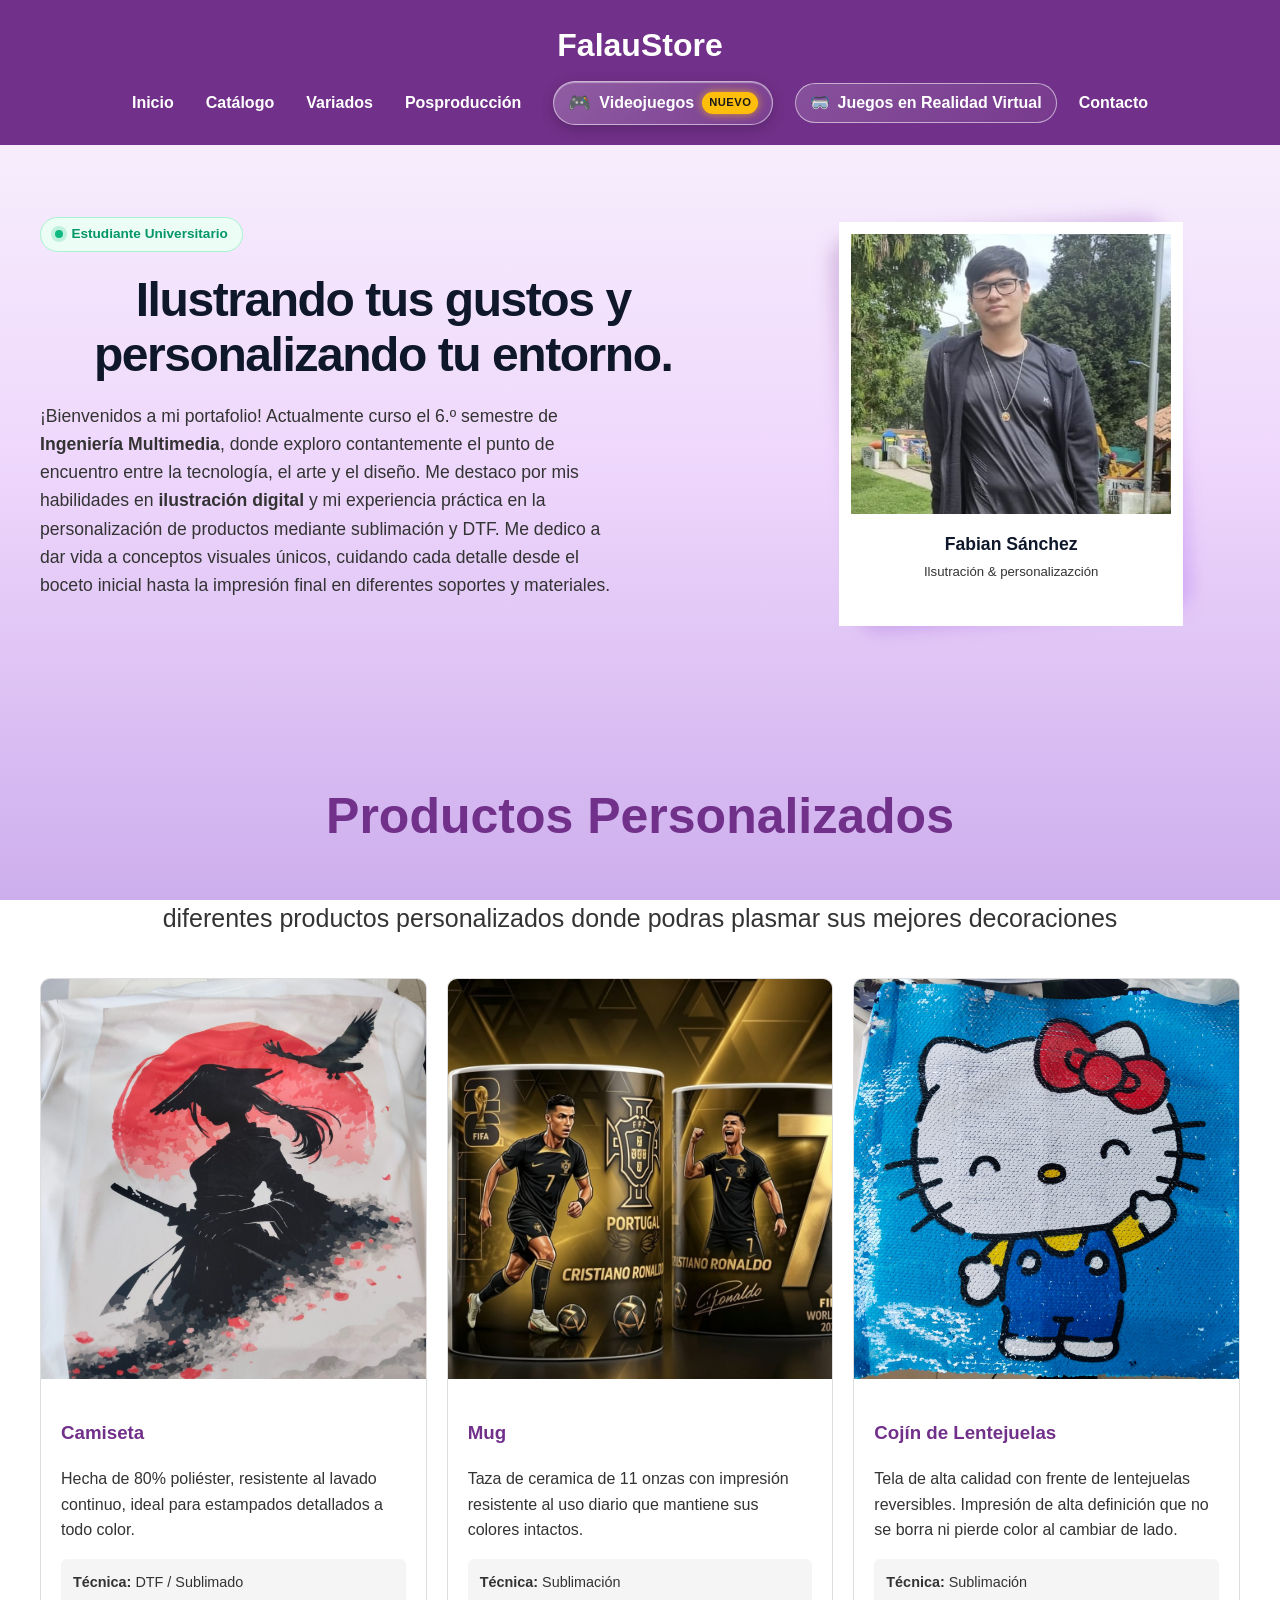
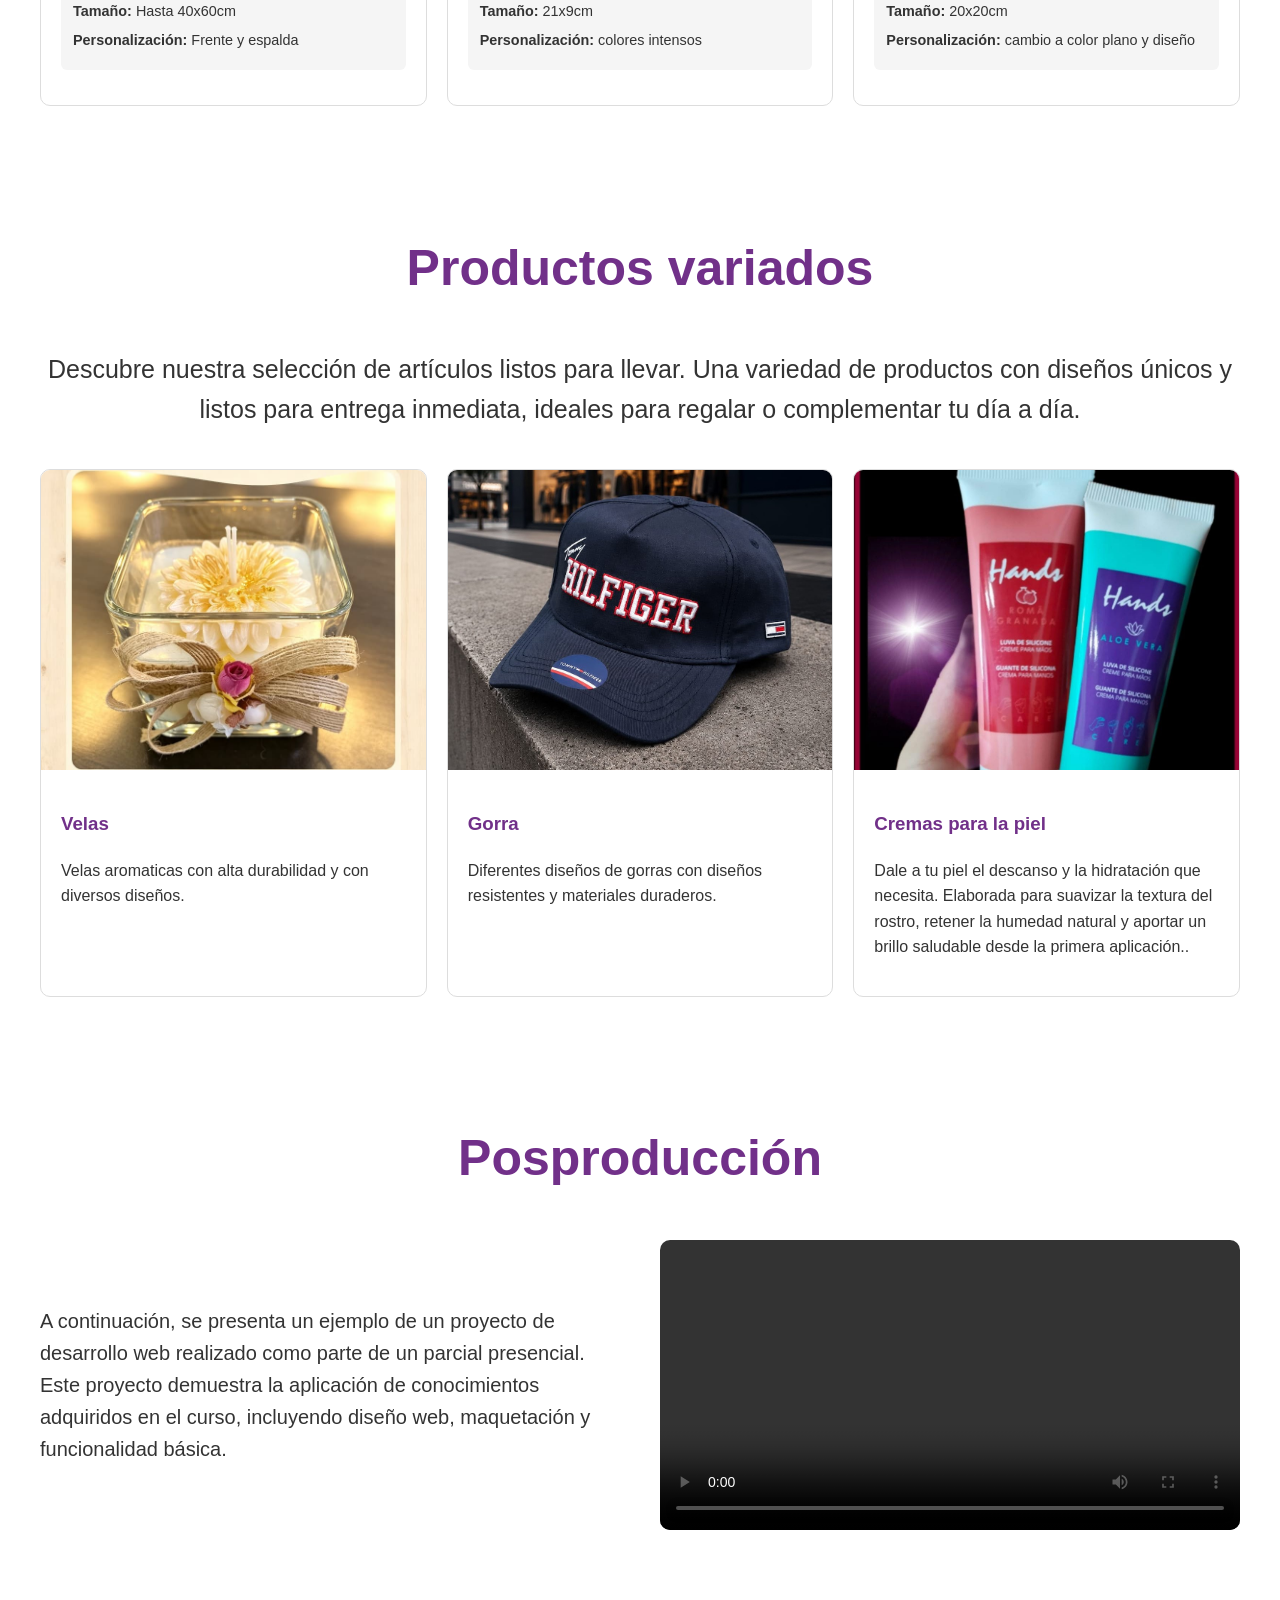
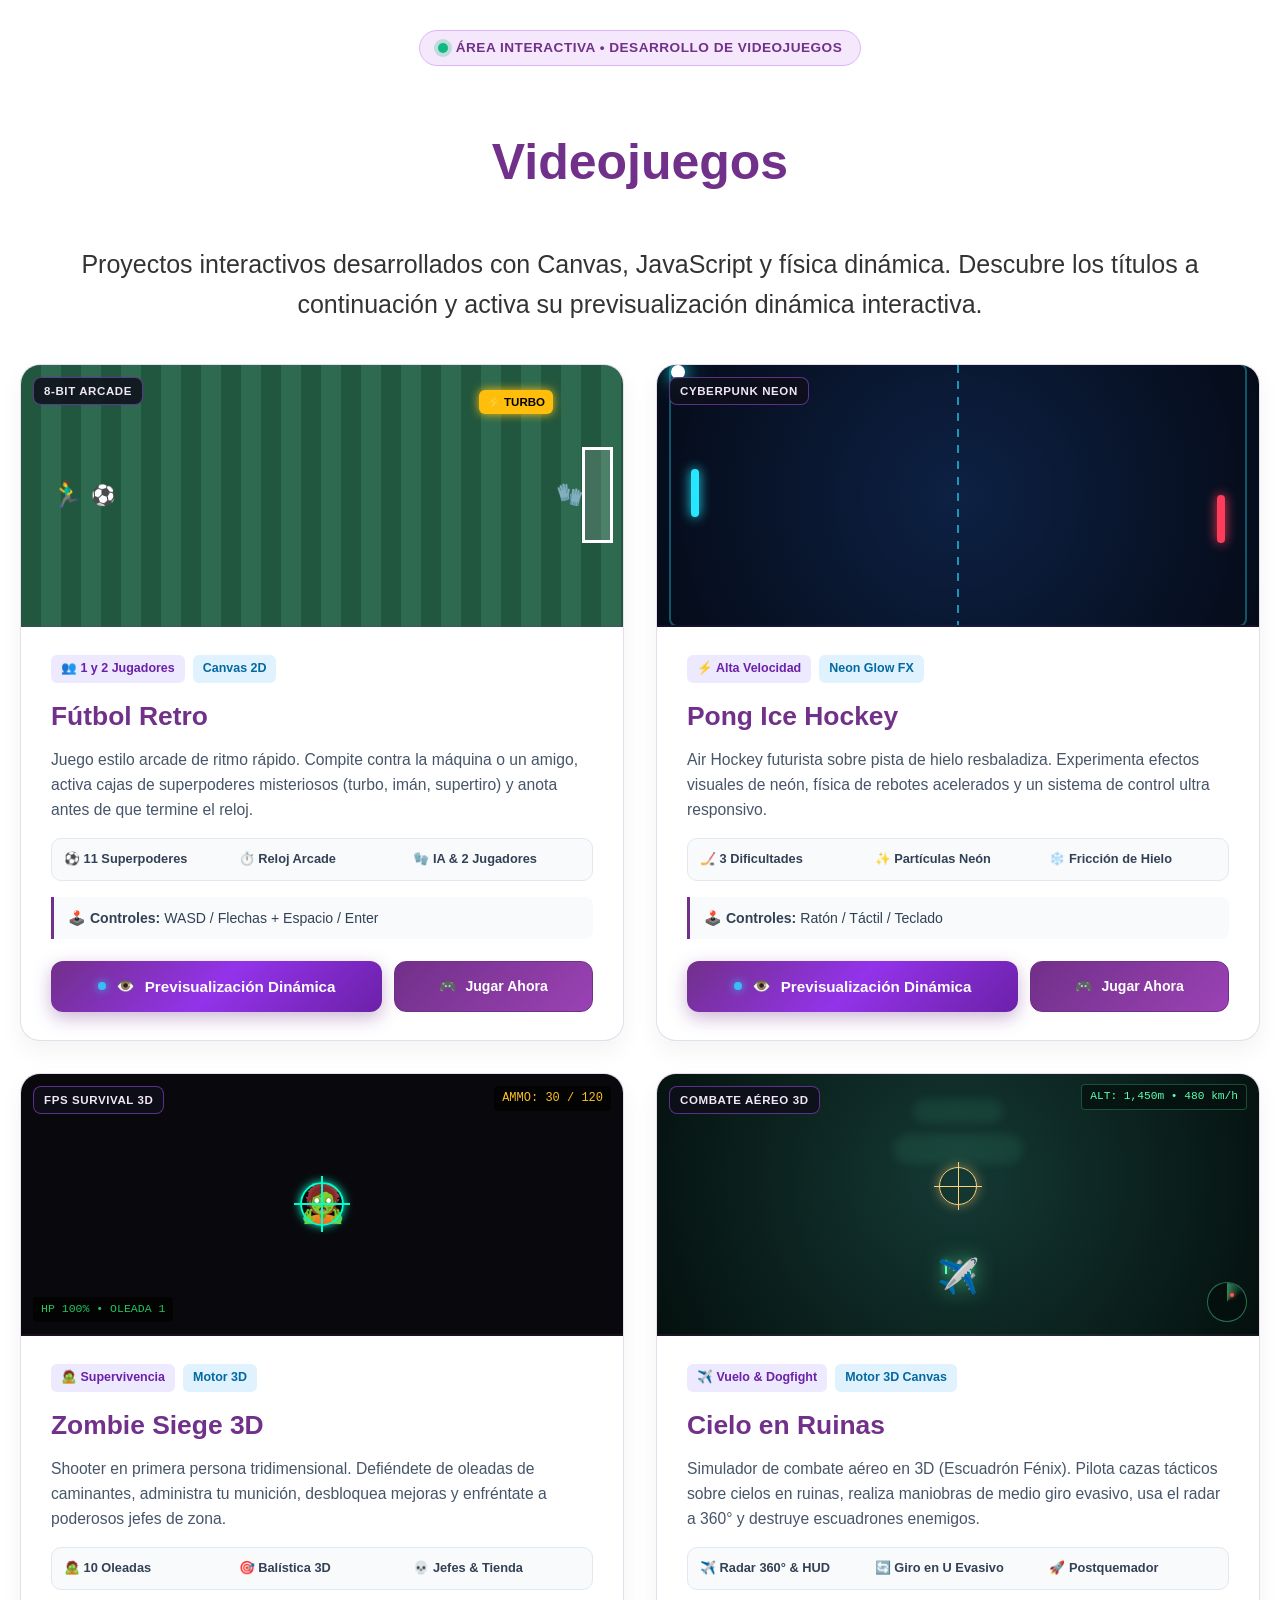
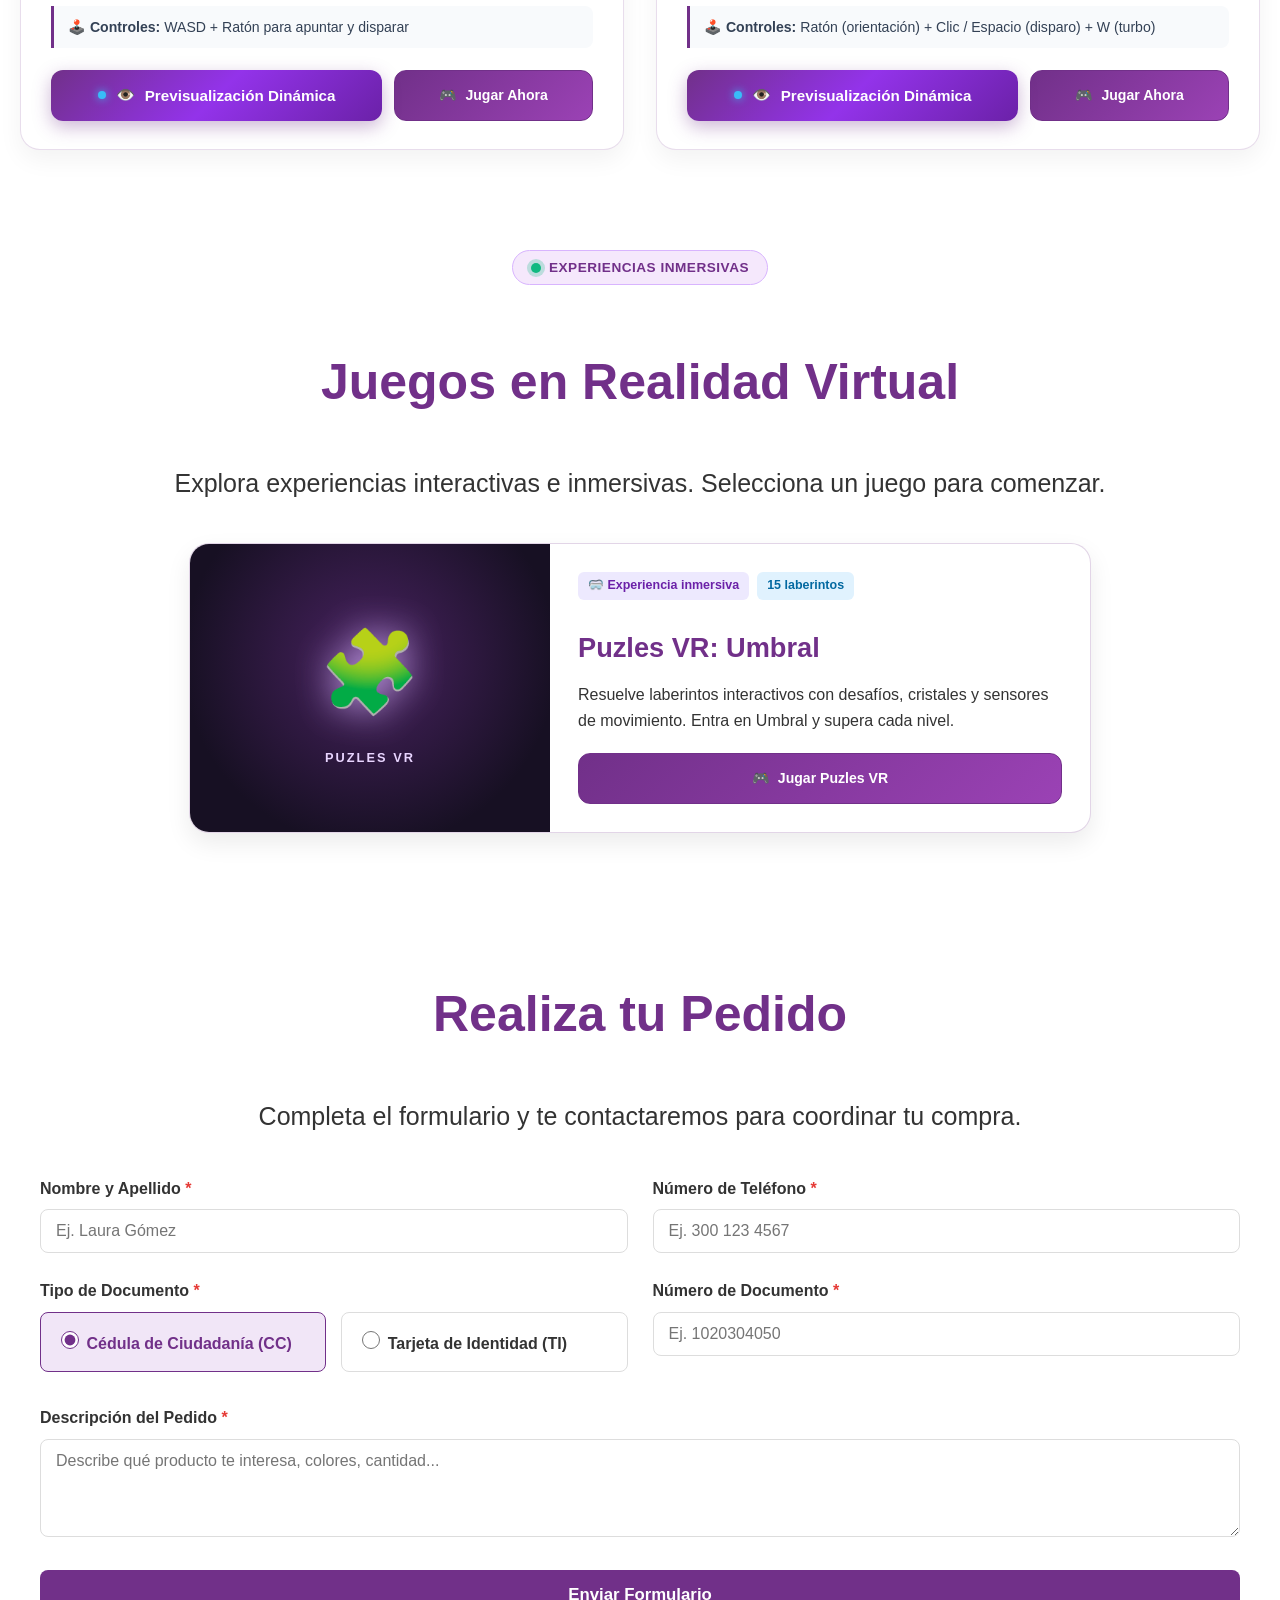
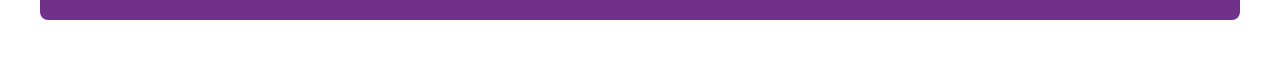
==== index.html @ d8515f39 "modificaciones de archivos" ====
<!DOCTYPE html>
<html lang="es">
<head>
    <meta charset="UTF-8">
    <meta name="viewport" content="width=device-width, initial-scale=1.0">
    <title>FalauStore 3.0</title>
    <link rel="stylesheet" href="Style.css">
</head>
<body>
    
<!-- header -->

     <header>
    <h1>FalauStore</h1>
    <nav>
      <a href="#inicio">Inicio</a>
      <a href="#catalogo">Catálogo</a>
      <a href="#variados">Variados</a>
      <a href="#posproduccion">Posproducción</a>
      <div class="nav-item-videojuegos">
        <a href="#videojuegos" class="nav-btn-videojuegos">
          <span class="nav-game-icon">🎮</span> Videojuegos
          <span class="nav-badge-nuevo">Nuevo</span>
        </a>
        <!-- Previsualización dinámica flotante en el header -->
        <div class="preview-dropdown-nav">
          <div class="preview-dropdown-top">
            <span class="preview-pulse-dot"></span> Previsualización Rápida
          </div>
          <div class="preview-dropdown-list">
            <a class="preview-dropdown-item" href="#videojuegos" onclick="setTimeout(function(){ abrirPrevisualizacion('futbol'); }, 200);">
              <span class="p-icon">⚽</span>
              <div class="p-text">
                <strong>Fútbol Retro</strong>
                <small>Arcade 8-bit con superpoderes</small>
              </div>
            </a>
            <a class="preview-dropdown-item" href="#videojuegos" onclick="setTimeout(function(){ abrirPrevisualizacion('pong'); }, 200);">
              <span class="p-icon">🏒</span>
              <div class="p-text">
                <strong>Pong Ice Hockey</strong>
                <small>Hockey neón &amp; alta velocidad</small>
              </div>
            </a>
            <a class="preview-dropdown-item" href="#videojuegos" onclick="setTimeout(function(){ abrirPrevisualizacion('shooter'); }, 200);">
              <span class="p-icon">🎯</span>
              <div class="p-text">
                <strong>Zombie Siege 3D</strong>
                <small>Shooter FPS de supervivencia</small>
              </div>
            </a>
            <a class="preview-dropdown-item" href="#videojuegos" onclick="setTimeout(function(){ abrirPrevisualizacion('cielo'); }, 200);">
              <span class="p-icon">✈️</span>
              <div class="p-text">
                <strong>Cielo en Ruinas</strong>
                <small>Combate aéreo &amp; simulación 3D</small>
              </div>
            </a>
          </div>
          <div class="preview-dropdown-footer">
            <span>Haz clic para explorar la sección</span> &darr;
          </div>
        </div>
      </div>
      <a href="#juegos-vr" class="nav-btn-vr">
        <span aria-hidden="true">🥽</span> Juegos en Realidad Virtual
      </a>
      <a href="#contacto">Contacto</a>
    </nav>
  </header>

<!-- inicio -->

  <section class="section-hero" id="inicio">
    <div class="hero-container">
      <!-- Bloque izquierdo: Texto y trayectoria -->
      <div class="hero-text-content">
        <div class="hero-badge-status">
          <span class="pulse-dot"></span> Estudiante Universitario 
        </div>
        <h2 class="hero-title">
          Ilustrando tus gustos y personalizando tu entorno.
        </h2>
        <p class="hero-description">
          ¡Bienvenidos a mi portafolio! Actualmente curso el 6.º semestre de <strong>Ingeniería Multimedia</strong>,
          donde exploro contantemente el punto de encuentro entre la tecnología, el arte y el diseño.
          Me destaco por mis habilidades en <strong>ilustración digital</strong> y mi experiencia práctica en la personalización
          de productos mediante sublimación y DTF. Me dedico a dar vida a conceptos visuales únicos,
          cuidando cada detalle desde el boceto inicial hasta la impresión final en diferentes soportes y materiales.
        </p>
      </div>

      <!-- Bloque derecho: Espacio reservado para Fotografía de Perfil -->
      <div class="profile-card">
        <div class="profile-backdrop-glow"></div>
        <div class="profile-frame">
          <div class="profile-image-container">
            <!-- Imagen de muestra con estilo profesional/estudiante -->
            <img src="fotos/FotoFabian.jpeg" alt="Foto de Fabian Sánchez">
          </div>
          <div class="profile-info-mini">
            <h2 class="profile-name">Fabian Sánchez</h2>
            <p class="profile-role">Ilsutración &amp; personalizazción</p>
          </div>
        </div>
      </div>
    </div>
  </section>

<!-- catalogo -->

  <!-- SECCIÓN DE CATÁLOGO -->
  <section id="catalogo" class="seccion">
    <h2>Productos Personalizados </h2>
    <p class="descripcionsection">diferentes productos personalizados donde podras plasmar sus mejores decoraciones</p>

    <div class="contenedor-personalizados">

  <div class="tarjeta-personalizada">
    <img src="fotos/camisasublimnada.jpeg" alt="Camiseta estampada">
    <div class="info-personalizada">
      <h3>Camiseta</h3>
      <p>Hecha de 80% poliéster, resistente al lavado continuo, ideal para estampados detallados a todo color.</p>
      <div class="especificaciones">
        <div><strong>Técnica:</strong> DTF / Sublimado</div>
        <div><strong>Tamaño:</strong> Hasta 40x60cm</div>
        <div><strong>Personalización:</strong> Frente y espalda</div>
      </div>
    </div>
  </div>

  <div class="tarjeta-personalizada">
    <img src="fotos/vasosublimado.jpeg" alt="mug personalizado">
    <div class="info-personalizada">
      <h3>Mug</h3>
      <p>Taza de ceramica de 11 onzas con impresión resistente al uso diario que mantiene sus colores intactos.</p>
      <div class="especificaciones">
        <div><strong>Técnica:</strong> Sublimación</div>
        <div><strong>Tamaño:</strong> 21x9cm</div>
        <div><strong>Personalización:</strong> colores intensos</div>
      </div>
    </div>
  </div>

   <div class="tarjeta-personalizada">
    <img src="fotos/cojín.jpeg" alt="cojin">
    <div class="info-personalizada">
      <h3>Cojín de Lentejuelas</h3>
      <p>Tela de alta calidad con frente de lentejuelas reversibles. Impresión de alta definición que no se borra ni pierde color 
        al cambiar de lado.</p>
      <div class="especificaciones">
        <div><strong>Técnica:</strong> Sublimación</div>
        <div><strong>Tamaño:</strong> 20x20cm</div>
        <div><strong>Personalización:</strong> cambio a color plano y diseño</div>
      </div>
    </div>
  </div>
</div>

  </section>

  <section id="variados" class="seccion">
      <h2>Productos variados</h2>
        <p class="descripcionsection">Descubre nuestra selección de artículos listos para llevar. Una variedad de productos 
        con diseños únicos y listos para entrega inmediata, ideales para regalar o complementar tu día a día.</p>

        <div class="contenedor-personalizadossimple">

  <div class="tarjeta-personalizadasimple">
    <img src="fotos/vela.jpeg" alt="velas" class="fotovela">
    <div class="info-personalizada">
      <h3>Velas</h3>
      <p>Velas aromaticas con alta durabilidad y con diversos diseños.</p>
    </div>
  </div>

  <div class="tarjeta-personalizadasimple">
    <img src="fotos/gorra.jpeg" alt="gorra" class="fotogorra">
    <div class="info-personalizada">
      <h3>Gorra</h3>
      <p>Diferentes diseños de gorras con diseños resistentes y materiales duraderos.</p>
    </div>
  </div>

  <div class="tarjeta-personalizadasimple">
    <img src="fotos/cremas.jpeg" alt="cremas" class="fotocremas">
    <div class="info-personalizada">
      <h3>Cremas para la piel</h3>
      <p>Dale a tu piel el descanso y la hidratación que necesita. Elaborada para suavizar
        la textura del rostro, retener la humedad natural y aportar un brillo saludable desde la primera aplicación..</p>
    </div>
  </div>

  </div>
  </section>

  <!-- parcial presencial -->

<section id="posproduccion" class="parcial-presencial seccion">
    <h2>Posproducción</h2>
    
    <div class="contenedor-posproduccion">
    <div class="texto-posproduccion">
      <p>A continuación, se presenta un ejemplo de un proyecto de desarrollo web realizado como parte de un
      parcial presencial. Este proyecto demuestra la aplicación de conocimientos adquiridos en el curso,
      incluyendo diseño web, maquetación y funcionalidad básica.</p>
    </div>

    <div class="video-posproduccion">
        <video src="video/pospodruccion_video.mp4" controls class="videoparcial"></video>
      </div>
    </div>
  </section>

  <!-- SECCIÓN DE VIDEOJUEGOS -->
  <section id="videojuegos" class="seccion seccion-videojuegos">
    <div class="videojuegos-encabezado">
      <div class="badge-videojuegos-centro">
        <span class="badge-pulsante"></span>
        <span>ÁREA INTERACTIVA &bull; DESARROLLO DE VIDEOJUEGOS</span>
      </div>
      <h2>Videojuegos</h2>
      <p class="descripcionsection">
        Proyectos interactivos desarrollados con Canvas, JavaScript y física dinámica.
        Descubre los títulos a continuación y activa su previsualización dinámica interactiva.
      </p>
    </div>

    <!-- Contenedor de tarjetas de videojuegos -->
    <div class="contenedor-videojuegos">

      <!-- Tarjeta 1: Fútbol Retro -->
      <div class="tarjeta-juego" data-game="futbol">
        <div class="preview-mini-canvas-wrap preview-futbol-bg" onclick="abrirPrevisualizacion('futbol')">
          <div class="preview-badge-tipo">8-Bit Arcade</div>
          <div class="preview-escena-retro">
            <div class="escena-arco"></div>
            <div class="escena-portero">🧤</div>
            <div class="escena-balon">⚽</div>
            <div class="escena-jugador">🏃‍♂️</div>
            <div class="escena-poder">⚡ TURBO</div>
          </div>
          <div class="preview-hover-tag">
            <span>👁️ Clic para ver previsualización dinámica</span>
          </div>
        </div>
        <div class="info-juego">
          <div class="juego-tags">
            <span class="tag-modo">👥 1 y 2 Jugadores</span>
            <span class="tag-tec">Canvas 2D</span>
          </div>
          <h3>Fútbol Retro</h3>
          <p class="juego-desc">
            Juego estilo arcade de ritmo rápido. Compite contra la máquina o un amigo, activa cajas de superpoderes misteriosos (turbo, imán, supertiro) y anota antes de que termine el reloj.
          </p>
          <div class="juego-detalles-grid">
            <span class="detalle-chip">⚽ 11 Superpoderes</span>
            <span class="detalle-chip">⏱️ Reloj Arcade</span>
            <span class="detalle-chip">🧤 IA &amp; 2 Jugadores</span>
          </div>
          <div class="juego-controles-mini">
            <span>🕹️ <strong>Controles:</strong> WASD / Flechas + Espacio / Enter</span>
          </div>
          <div class="juego-botones-accion">
            <button type="button" class="btn-dinamico-preview" onclick="abrirPrevisualizacion('futbol')">
              <span class="btn-glow-dot"></span>
              <span class="btn-icono">👁️</span>
              <span class="btn-texto">Previsualización Dinámica</span>
            </button>
            <a class="btn-jugar-ahora" href="videojuegos/futbol-retro.html">
              <span class="btn-icono">🎮</span>
              <span>Jugar Ahora</span>
            </a>
          </div>
        </div>
      </div>

      <!-- Tarjeta 2: Pong Ice Hockey -->
      <div class="tarjeta-juego" data-game="pong">
        <div class="preview-mini-canvas-wrap preview-pong-bg" onclick="abrirPrevisualizacion('pong')">
          <div class="preview-badge-tipo">Cyberpunk Neon</div>
          <div class="preview-escena-pong">
            <div class="pong-linea-central"></div>
            <div class="pong-puck"></div>
            <div class="pong-raqueta pong-raqueta-izq"></div>
            <div class="pong-raqueta pong-raqueta-der"></div>
            <div class="pong-particulas">
              <span></span><span></span><span></span>
            </div>
          </div>
          <div class="preview-hover-tag">
            <span>👁️ Clic para ver previsualización dinámica</span>
          </div>
        </div>
        <div class="info-juego">
          <div class="juego-tags">
            <span class="tag-modo">⚡ Alta Velocidad</span>
            <span class="tag-tec">Neon Glow FX</span>
          </div>
          <h3>Pong Ice Hockey</h3>
          <p class="juego-desc">
            Air Hockey futurista sobre pista de hielo resbaladiza. Experimenta efectos visuales de neón, física de rebotes acelerados y un sistema de control ultra responsivo.
          </p>
          <div class="juego-detalles-grid">
            <span class="detalle-chip">🏒 3 Dificultades</span>
            <span class="detalle-chip">✨ Partículas Neón</span>
            <span class="detalle-chip">❄️ Fricción de Hielo</span>
          </div>
          <div class="juego-controles-mini">
            <span>🕹️ <strong>Controles:</strong> Ratón / Táctil / Teclado</span>
          </div>
          <div class="juego-botones-accion">
            <button type="button" class="btn-dinamico-preview" onclick="abrirPrevisualizacion('pong')">
              <span class="btn-glow-dot"></span>
              <span class="btn-icono">👁️</span>
              <span class="btn-texto">Previsualización Dinámica</span>
            </button>
            <a class="btn-jugar-ahora" href="videojuegos/pong-hockey.html">
              <span class="btn-icono">🎮</span>
              <span>Jugar Ahora</span>
            </a>
          </div>
        </div>
      </div>

      <!-- Tarjeta 3: Zombie Siege 3D -->
      <div class="tarjeta-juego" data-game="shooter">
        <div class="preview-mini-canvas-wrap preview-shooter-bg" onclick="abrirPrevisualizacion('shooter')">
          <div class="preview-badge-tipo">FPS Survival 3D</div>
          <div class="preview-escena-shooter">
            <div class="shooter-mira-centro"></div>
            <div class="shooter-hud-top">AMMO: 30 / 120</div>
            <div class="shooter-target-zombie">🧟</div>
            <div class="shooter-hud-bottom">HP 100% &bull; OLEADA 1</div>
          </div>
          <div class="preview-hover-tag">
            <span>👁️ Clic para ver previsualización dinámica</span>
          </div>
        </div>
        <div class="info-juego">
          <div class="juego-tags">
            <span class="tag-modo">🧟 Supervivencia</span>
            <span class="tag-tec">Motor 3D</span>
          </div>
          <h3>Zombie Siege 3D</h3>
          <p class="juego-desc">
            Shooter en primera persona tridimensional. Defiéndete de oleadas de caminantes, administra tu munición, desbloquea mejoras y enfréntate a poderosos jefes de zona.
          </p>
          <div class="juego-detalles-grid">
            <span class="detalle-chip">🧟 10 Oleadas</span>
            <span class="detalle-chip">🎯 Balística 3D</span>
            <span class="detalle-chip">💀 Jefes &amp; Tienda</span>
          </div>
          <div class="juego-controles-mini">
            <span>🕹️ <strong>Controles:</strong> WASD + Ratón para apuntar y disparar</span>
          </div>
          <div class="juego-botones-accion">
            <button type="button" class="btn-dinamico-preview" onclick="abrirPrevisualizacion('shooter')">
              <span class="btn-glow-dot"></span>
              <span class="btn-icono">👁️</span>
              <span class="btn-texto">Previsualización Dinámica</span>
            </button>
            <a class="btn-jugar-ahora" href="videojuegos/shooter.html">
              <span class="btn-icono">🎮</span>
              <span>Jugar Ahora</span>
            </a>
          </div>
        </div>
      </div>

      <!-- Tarjeta 4: Cielo en Ruinas -->
      <div class="tarjeta-juego" data-game="cielo">
        <div class="preview-mini-canvas-wrap preview-cielo-bg" onclick="abrirPrevisualizacion('cielo')">
          <div class="preview-badge-tipo">Combate Aéreo 3D</div>
          <div class="preview-escena-cielo">
            <div class="cielo-nube nube-1"></div>
            <div class="cielo-nube nube-2"></div>
            <div class="cielo-avion">✈️</div>
            <div class="cielo-mira"></div>
            <div class="cielo-radar-mini">
              <span class="radar-barrido"></span>
              <span class="radar-blip"></span>
            </div>
            <div class="cielo-disparos">
              <span></span><span></span>
            </div>
            <div class="cielo-hud-mini">ALT: 1,450m &bull; 480 km/h</div>
          </div>
          <div class="preview-hover-tag">
            <span>👁️ Clic para ver previsualización dinámica</span>
          </div>
        </div>
        <div class="info-juego">
          <div class="juego-tags">
            <span class="tag-modo">✈️ Vuelo &amp; Dogfight</span>
            <span class="tag-tec">Motor 3D Canvas</span>
          </div>
          <h3>Cielo en Ruinas</h3>
          <p class="juego-desc">
            Simulador de combate aéreo en 3D (Escuadrón Fénix). Pilota cazas tácticos sobre cielos en ruinas, realiza maniobras de medio giro evasivo, usa el radar a 360° y destruye escuadrones enemigos.
          </p>
          <div class="juego-detalles-grid">
            <span class="detalle-chip">✈️ Radar 360° &amp; HUD</span>
            <span class="detalle-chip">🔄 Giro en U Evasivo</span>
            <span class="detalle-chip">🚀 Postquemador</span>
          </div>
          <div class="juego-controles-mini">
            <span>🕹️ <strong>Controles:</strong> Ratón (orientación) + Clic / Espacio (disparo) + W (turbo)</span>
          </div>
          <div class="juego-botones-accion">
            <button type="button" class="btn-dinamico-preview" onclick="abrirPrevisualizacion('cielo')">
              <span class="btn-glow-dot"></span>
              <span class="btn-icono">👁️</span>
              <span class="btn-texto">Previsualización Dinámica</span>
            </button>
            <a class="btn-jugar-ahora" href="videojuegos/cielo-en-ruinas.html">
              <span class="btn-icono">🎮</span>
              <span>Jugar Ahora</span>
            </a>
          </div>
        </div>
      </div>

    </div>

    <!-- MODAL DINÁMICO INTERACTIVO DE PREVISUALIZACIÓN -->
    <div id="modalPrevisualizacion" class="modal-preview-videojuego" onclick="cerrarPrevisualizacion(event)">
      <div class="modal-preview-contenido">
        <button type="button" class="modal-preview-cerrar" onclick="cerrarPrevisualizacion(null, true)" aria-label="Cerrar">&times;</button>
        
        <div class="modal-selector-juegos">
          <button type="button" class="tab-juego-btn" id="tabFutbol" onclick="abrirPrevisualizacion('futbol')">⚽ Fútbol Retro</button>
          <button type="button" class="tab-juego-btn" id="tabPong" onclick="abrirPrevisualizacion('pong')">🏒 Pong Ice Hockey</button>
          <button type="button" class="tab-juego-btn" id="tabShooter" onclick="abrirPrevisualizacion('shooter')">🎯 Zombie Siege 3D</button>
          <button type="button" class="tab-juego-btn" id="tabCielo" onclick="abrirPrevisualizacion('cielo')">✈️ Cielo en Ruinas</button>
        </div>

        <div class="modal-preview-grid">
          <!-- Pantalla interactiva en vivo simulada -->
          <div class="modal-pantalla-wrap">
            <div class="modal-canvas-header">
              <span class="live-dot-pulse">● EN VIVO</span>
              <span id="modalPantallaTitulo">Simulación Dinámica de Gameplay</span>
              <span class="fps-badge">60 FPS</span>
            </div>
            <canvas id="canvasPreviewLive" width="600" height="340"></canvas>
            <div class="modal-canvas-footer">
              <span id="modalCanvasTip">💡 Interactúa o mira la simulación generada dinámicamente</span>
            </div>
          </div>

          <!-- Información y detalles del videojuego -->
          <div class="modal-info-panel">
            <div class="modal-badge-wrapper">
              <span id="modalJuegoBadge" class="preview-badge-tipo">8-Bit Arcade</span>
              <span class="badge-estado-ready">✔ Previsualización Activa</span>
            </div>
            <h3 id="modalJuegoTitulo">Fútbol Retro</h3>
            <p id="modalJuegoDescripcion" class="modal-texto-desc"></p>

            <div class="modal-ficha-tecnica">
              <div class="ficha-item">
                <span class="ficha-label">Modo de Juego:</span>
                <span class="ficha-val" id="modalJuegoModo">1 o 2 Jugadores</span>
              </div>
              <div class="ficha-item">
                <span class="ficha-label">Tecnología:</span>
                <span class="ficha-val" id="modalJuegoMotor">HTML5 Canvas / JS puro</span>
              </div>
              <div class="ficha-item">
                <span class="ficha-label">Controles:</span>
                <span class="ficha-val" id="modalJuegoControles">WASD / Flechas + Espacio</span>
              </div>
            </div>

            <!-- Banner indicador de vinculación de carpeta -->
            <div class="modal-aviso-vinculo">
              <div class="aviso-icon">📁</div>
              <div class="aviso-cuerpo">
                <strong>Juegos listos para jugar</strong>
                <p>Abre el juego seleccionado desde su archivo en la carpeta <code>videojuegos/</code>.</p>
              </div>
            </div>

            <div class="modal-acciones-footer">
              <button type="button" class="btn-modal-accion btn-modal-cerrar" onclick="cerrarPrevisualizacion(null, true)">
                Cerrar Previsualización
              </button>
              <a id="modalJugarAhora" class="btn-modal-accion btn-modal-jugar" href="videojuegos/futbol-retro.html">
                <span>🎮 Jugar ahora</span>
              </a>
            </div>
          </div>
        </div>
      </div>
    </div>
  </section>

  <!-- SECCIÓN DE JUEGOS EN REALIDAD VIRTUAL -->
  <section id="juegos-vr" class="seccion seccion-juegos-vr">
    <div class="videojuegos-encabezado">
      <div class="badge-videojuegos-centro">
        <span class="badge-pulsante"></span>
        <span>EXPERIENCIAS INMERSIVAS</span>
      </div>
      <h2>Juegos en Realidad Virtual</h2>
      <p class="descripcionsection">
        Explora experiencias interactivas e inmersivas. Selecciona un juego para comenzar.
      </p>
    </div>

    <div class="tarjeta-vr">
      <div class="vr-arte" aria-hidden="true">
        <span class="vr-icono">🧩</span>
        <span class="vr-etiqueta">PUZLES VR</span>
      </div>
      <div class="vr-info">
        <div class="juego-tags">
          <span class="tag-modo">🥽 Experiencia inmersiva</span>
          <span class="tag-tec">15 laberintos</span>
        </div>
        <h3>Puzles VR: Umbral</h3>
        <p>
          Resuelve laberintos interactivos con desafíos, cristales y sensores de movimiento.
          Entra en Umbral y supera cada nivel.
        </p>
        <a class="btn-jugar-ahora" href="videojuegos/puzlesvr.html">
          <span class="btn-icono">🎮</span>
          <span>Jugar Puzles VR</span>
        </a>
      </div>
    </div>
  </section>

<!-- Contacto -->
<!-- required hace que si el espacio del formulario esta vacio no se pueda enviar-->

  <section id="contacto" class="seccion">
  <h2>Realiza tu Pedido</h2>
  <p class="descripcionsection">Completa el formulario y te contactaremos para coordinar tu compra.</p>

  <form class="formulario-pedido">
    <div class="form-grid">

      <div class="form-grupo">
        <label for="nombre">Nombre y Apellido <span class="requerido">*</span></label>
        <input type="text" id="nombre" name="nombre" placeholder="Ej. Laura Gómez" required> 
      </div>

      <div class="form-grupo">
        <label for="telefono">Número de Teléfono <span class="requerido">*</span></label>
        <input type="tel" id="telefono" name="telefono" placeholder="Ej. 300 123 4567" required>
      </div>

      <div class="form-grupo">
        <label>Tipo de Documento <span class="requerido">*</span></label>
        <div class="radio-grupo">
          <label class="radio-opcion">
            <input type="radio" name="documento" value="CC" checked>
            Cédula de Ciudadanía (CC)
          </label>
          <label class="radio-opcion">
            <input type="radio" name="documento" value="TI">
            Tarjeta de Identidad (TI)
          </label>
        </div>
      </div>

      <div class="form-grupo">
        <label for="numeroDocumento">Número de Documento <span class="requerido">*</span></label>
        <input type="number" id="numeroDocumento" name="numeroDocumento" placeholder="Ej. 1020304050" required>
      </div>

      <div class="form-grupo form-grupo-completo">
        <label for="descripcion">Descripción del Pedido <span class="requerido">*</span></label>
        <textarea id="descripcion" name="descripcion" rows="4" placeholder="Describe qué producto te interesa, colores, cantidad..." required></textarea>
      </div>

    </div>

    <button type="submit" class="btn-enviar">Enviar Formulario</button>
  </form>
</section>

<!-- SCRIPT DE PREVISUALIZACIÓN DINÁMICA DE VIDEOJUEGOS -->
<script>
  // Datos informativos para las previsualizaciones de cada juego
  const DATOS_JUEGOS = {
    futbol: {
      url: 'videojuegos/futbol-retro.html',
      titulo: 'Fútbol Retro 2D',
      badge: 'Arcade 8-Bit',
      desc: 'Un tributo a los clásicos arcades de fútbol de la era de 8-bits. Cuenta con físicas de balón reactivas, cajas de superpoderes aleatorios en el campo (como turbo, disparo imán o congelamiento) y soporte para juego local de 1 o 2 jugadores.',
      modo: '1 Jugador (vs CPU) o 2 Jugadores',
      motor: 'HTML5 Canvas 2D + Física personalizada',
      controles: 'WASD / Flechas para moverte; Espacio o Enter para patear',
      tip: '⚽ Simulación en vivo: Golazos con física arcade y efectos retro'
    },
    pong: {
      url: 'videojuegos/pong-hockey.html',
      titulo: 'Pong Ice Hockey',
      badge: 'Cyberpunk Neon',
      desc: 'Reinvención electrizante de Pong combinada con la velocidad del hockey sobre hielo. Desarrollado con efectos visuales de neón cyberpunk, fricción dinámica de pista y rebotes a toda velocidad.',
      modo: '1 Jugador con IA Adaptativa',
      motor: 'HTML5 Canvas 2D + Glow Filters & Shaders',
      controles: 'Movimiento con ratón, superficie táctil o teclas W/S',
      tip: '🏒 Simulación en vivo: Rebotes acelerados con estela de partículas de neón'
    },
    shooter: {
      url: 'videojuegos/shooter.html',
      titulo: 'Zombie Siege 3D',
      badge: 'FPS Survival 3D',
      desc: 'Intenso juego de disparos en primera persona en entorno tridimensional. Enfrenta oleadas de zombis con inteligencia artificial persecutora, administración táctica de cargadores y combate contra jefes de zona.',
      modo: 'Supervivencia Individual por Oleadas',
      motor: 'Motor de proyección 3D con Canvas y Raycasting',
      controles: 'WASD para desplazarse, Ratón para apuntar y disparar, R para recargar',
      tip: '🎯 Simulación en vivo: Mira táctica activa, cálculo de retroceso e impacto'
    },
    cielo: {
      url: 'videojuegos/cielo-en-ruinas.html',
      titulo: 'Cielo en Ruinas (Escuadrón Fénix)',
      badge: 'Combate Aéreo 3D',
      desc: 'Simulador táctico de combate aéreo en tercera persona. Pilota cazas de combate sobre un cielo postapocalíptico, realiza giros en U evasivos, utiliza el radar a 360°, administra el postquemador (turbo) y derriba escuadrones de cazas hostiles.',
      modo: 'Combate Aéreo / Dogfight (1 Jugador)',
      motor: 'Motor de Vuelo 3D Canvas + Horizonte Artificial & Radar Táctico',
      controles: 'Ratón para cabeceo y alabeo; Clic / Espacio para ráfagas; W para turbo; U para giro en U',
      tip: '✈️ Simulación en vivo: Maniobras de combate, radar a 360°, ráfagas láser y horizonte dinámico'
    }
  };

  let juegoActivo = null;
  let animId = null;

  function abrirPrevisualizacion(juegoKey) {
    const data = DATOS_JUEGOS[juegoKey];
    if (!data) return;

    juegoActivo = juegoKey;
    const modal = document.getElementById('modalPrevisualizacion');
    modal.classList.add('activo');

    // Actualizar tabs activas
    document.querySelectorAll('.tab-juego-btn').forEach(btn => btn.classList.remove('activa'));
    if (juegoKey === 'futbol') document.getElementById('tabFutbol').classList.add('activa');
    if (juegoKey === 'pong') document.getElementById('tabPong').classList.add('activa');
    if (juegoKey === 'shooter') document.getElementById('tabShooter').classList.add('activa');
    if (juegoKey === 'cielo') document.getElementById('tabCielo').classList.add('activa');

    // Actualizar campos de texto
    document.getElementById('modalJuegoTitulo').textContent = data.titulo;
    document.getElementById('modalJuegoBadge').textContent = data.badge;
    document.getElementById('modalJuegoDescripcion').textContent = data.desc;
    document.getElementById('modalJuegoModo').textContent = data.modo;
    document.getElementById('modalJuegoMotor').textContent = data.motor;
    document.getElementById('modalJuegoControles').textContent = data.controles;
    document.getElementById('modalCanvasTip').textContent = data.tip;
    document.getElementById('modalJugarAhora').href = data.url;

    iniciarSimulacionCanvas(juegoKey);
  }

  function cerrarPrevisualizacion(event, forzar = false) {
    if (forzar || (event && event.target.id === 'modalPrevisualizacion')) {
      const modal = document.getElementById('modalPrevisualizacion');
      modal.classList.remove('activo');
      if (animId) {
        cancelAnimationFrame(animId);
        animId = null;
      }
    }
  }

  // Cerrar con la tecla Escape
  document.addEventListener('keydown', function(e) {
    if (e.key === 'Escape') {
      cerrarPrevisualizacion(null, true);
    }
  });

  // ==========================================
  // MOTOR DE SIMULACIONES GRÁFICAS EN CANVAS
  // ==========================================
  function iniciarSimulacionCanvas(tipo) {
    const canvas = document.getElementById('canvasPreviewLive');
    if (!canvas) return;
    const ctx = canvas.getContext('2d');
    if (animId) cancelAnimationFrame(animId);

    let frame = 0;

    // Estados para simulación de Fútbol
    let fBall = { x: 200, y: 170, vx: 5, vy: 2, r: 8, golTimer: 0 };
    let fPlayer = { x: 130, y: 170, leg: 0 };
    let fGoalie = { x: 540, y: 170, vy: 3 };
    let fGoles = 0;

    // Estados para simulación de Pong
    let pPuck = { x: 300, y: 170, vx: 6, vy: 4, r: 10 };
    let pPadL = { y: 170 };
    let pPadR = { y: 170 };
    let pTrail = [];
    let pScoreL = 3, pScoreR = 2;

    // Estados para simulación de Shooter
    let sCross = { x: 300, y: 170, targetX: 300, targetY: 170 };
    let sZombie = { x: 300, y: 170, scale: 0.3, dir: 1, hp: 100 };
    let sShotTimer = 0;
    let sAmmo = 30;

    // Estados para simulación de Cielo en Ruinas
    let aPlane = { x: 300, y: 220, bank: 0, speed: 480, alt: 1450 };
    let aEnemy = { x: 320, y: 130, hp: 100 };
    let aClouds = [
      { x: 100, y: 70, s: 0.6, speed: 1.8 },
      { x: 450, y: 110, s: 1.1, speed: 3.2 },
      { x: 260, y: 50, s: 0.8, speed: 2.2 },
      { x: 560, y: 85, s: 1.3, speed: 3.8 }
    ];
    let aTracers = [];
    let aParticles = [];
    let aRadarAngle = 0;

    function loop() {
      frame++;
      const w = canvas.width;
      const h = canvas.height;

      if (tipo === 'futbol') {
        // --- SIMULACIÓN FÚTBOL RETRO ---
        ctx.fillStyle = '#2d6a4f';
        ctx.fillRect(0, 0, w, h);

        // Franjas de pasto
        ctx.fillStyle = '#22573f';
        for (let i = 0; i < w; i += 60) {
          ctx.fillRect(i, 0, 30, h);
        }

        // Líneas de cancha
        ctx.strokeStyle = 'rgba(255,255,255,0.7)';
        ctx.lineWidth = 4;
        ctx.strokeRect(30, 20, w - 60, h - 40);
        // Línea central y círculo
        ctx.beginPath();
        ctx.moveTo(w / 2, 20);
        ctx.lineTo(w / 2, h - 20);
        ctx.stroke();
        ctx.beginPath();
        ctx.arc(w / 2, h / 2, 50, 0, Math.PI * 2);
        ctx.stroke();

        // Arcos
        ctx.strokeStyle = '#fff';
        ctx.strokeRect(w - 30, h / 2 - 50, 20, 100);
        ctx.strokeRect(10, h / 2 - 50, 20, 100);

        // Caja de poder flotante
        const puY = h / 2 + Math.sin(frame * 0.05) * 35;
        ctx.fillStyle = '#ffbe0b';
        ctx.fillRect(280, puY - 14, 28, 28);
        ctx.fillStyle = '#000';
        ctx.font = 'bold 14px monospace';
        ctx.fillText('⚡', 285, puY + 6);

        // Actualizar física balón
        if (fBall.golTimer > 0) {
          fBall.golTimer--;
          // Efecto de GOL
          ctx.fillStyle = 'rgba(0,0,0,0.5)';
          ctx.fillRect(0, 0, w, h);
          ctx.fillStyle = (frame % 10 < 5) ? '#ffd166' : '#fff';
          ctx.font = 'bold 44px sans-serif';
          ctx.textAlign = 'center';
          ctx.fillText('¡¡GOOOOOOL!!', w / 2, h / 2);
          ctx.font = 'bold 18px monospace';
          ctx.fillStyle = '#fff';
          ctx.fillText(`MARCADOR: AZUL ${fGoles} - 0 ROJO`, w / 2, h / 2 + 40);
          ctx.textAlign = 'start';
        } else {
          fBall.x += fBall.vx;
          fBall.y += fBall.vy;

          if (fBall.y - fBall.r < 20 || fBall.y + fBall.r > h - 20) fBall.vy *= -1;

          // Movimiento de jugador
          fPlayer.x = Math.min(220, fPlayer.x + 1.5);
          fPlayer.y += (fBall.y - fPlayer.y) * 0.08;

          // Movimiento de portero
          fGoalie.y += fGoalie.vy;
          if (fGoalie.y < h / 2 - 40 || fGoalie.y > h / 2 + 40) fGoalie.vy *= -1;

          // Gol detectado
          if (fBall.x > w - 30 && fBall.y > h / 2 - 50 && fBall.y < h / 2 + 50) {
            fGoles++;
            fBall.golTimer = 45;
            fBall.x = 200;
            fBall.y = 170;
            fBall.vx = 5;
            fBall.vy = (Math.random() - 0.5) * 4;
            fPlayer.x = 110;
          } else if (fBall.x > w - 30 || fBall.x < 30) {
            fBall.vx *= -1;
          }

          // Dibujar Balón con sombra
          ctx.beginPath();
          ctx.arc(fBall.x, fBall.y, fBall.r, 0, Math.PI * 2);
          ctx.fillStyle = '#ffffff';
          ctx.fill();
          ctx.strokeStyle = '#000';
          ctx.lineWidth = 2;
          ctx.stroke();

          // Jugador (Azul)
          ctx.fillStyle = '#1d4ed8';
          ctx.beginPath();
          ctx.arc(fPlayer.x, fPlayer.y, 14, 0, Math.PI * 2);
          ctx.fill();
          ctx.fillStyle = '#fff';
          ctx.font = 'bold 11px sans-serif';
          ctx.fillText('10', fPlayer.x - 7, fPlayer.y + 4);

          // Portero (Rojo)
          ctx.fillStyle = '#dc2626';
          ctx.beginPath();
          ctx.arc(fGoalie.x, fGoalie.y, 13, 0, Math.PI * 2);
          ctx.fill();
          ctx.fillStyle = '#fff';
          ctx.fillText('1', fGoalie.x - 4, fGoalie.y + 4);

          // Marcador superior retro
          ctx.fillStyle = 'rgba(0,0,0,0.7)';
          ctx.fillRect(w / 2 - 90, 24, 180, 28);
          ctx.fillStyle = '#06d6a0';
          ctx.font = 'bold 14px monospace';
          ctx.fillText(`AZUL ${fGoles} : 0 ROJO`, w / 2 - 65, 43);
        }

      } else if (tipo === 'pong') {
        // --- SIMULACIÓN PONG ICE HOCKEY ---
        ctx.fillStyle = '#050b18';
        ctx.fillRect(0, 0, w, h);

        // Efecto rejilla neón de fondo
        ctx.strokeStyle = 'rgba(39, 230, 255, 0.08)';
        ctx.lineWidth = 1;
        for (let x = 0; x < w; x += 30) {
          ctx.beginPath();
          ctx.moveTo(x, 0);
          ctx.lineTo(x, h);
          ctx.stroke();
        }
        for (let y = 0; y < h; y += 30) {
          ctx.beginPath();
          ctx.moveTo(0, y);
          ctx.lineTo(w, y);
          ctx.stroke();
        }

        // Borde brillante de la pista
        ctx.strokeStyle = '#27e6ff';
        ctx.lineWidth = 3;
        ctx.shadowColor = '#27e6ff';
        ctx.shadowBlur = 15;
        ctx.strokeRect(15, 15, w - 30, h - 30);

        // Línea central neón
        ctx.setLineDash([8, 8]);
        ctx.beginPath();
        ctx.moveTo(w / 2, 15);
        ctx.lineTo(w / 2, h - 15);
        ctx.stroke();
        ctx.setLineDash([]);
        ctx.shadowBlur = 0;

        // Físicas del disco
        pPuck.x += pPuck.vx;
        pPuck.y += pPuck.vy;

        if (pPuck.y - pPuck.r < 18 || pPuck.y + pPuck.r > h - 18) {
          pPuck.vy *= -1;
        }

        // Paletas IA
        pPadL.y += (pPuck.y - pPadL.y) * 0.12;
        pPadR.y += (pPuck.y - pPadR.y) * 0.10;

        // Rebotes en paletas
        if (pPuck.x - pPuck.r < 45 && Math.abs(pPuck.y - pPadL.y) < 40 && pPuck.vx < 0) {
          pPuck.vx *= -1.05;
        }
        if (pPuck.x + pPuck.r > w - 45 && Math.abs(pPuck.y - pPadR.y) < 40 && pPuck.vx > 0) {
          pPuck.vx *= -1.05;
        }

        // Reseteo si sale
        if (pPuck.x < 15 || pPuck.x > w - 15) {
          pPuck.x = w / 2;
          pPuck.y = h / 2;
          pPuck.vx = pPuck.vx > 0 ? -5 : 5;
          pPuck.vy = (Math.random() - 0.5) * 6;
        }

        // Guardar estela de partículas
        pTrail.push({ x: pPuck.x, y: pPuck.y, alpha: 1 });
        if (pTrail.length > 14) pTrail.shift();

        // Dibujar estela
        pTrail.forEach((p, idx) => {
          p.alpha -= 0.05;
          ctx.beginPath();
          ctx.arc(p.x, p.y, pPuck.r * (idx / 14), 0, Math.PI * 2);
          ctx.fillStyle = `rgba(39, 230, 255, ${p.alpha * 0.5})`;
          ctx.fill();
        });

        // Dibujar paleta izquierda (Cyan)
        ctx.shadowColor = '#27e6ff';
        ctx.shadowBlur = 18;
        ctx.fillStyle = '#27e6ff';
        ctx.fillRect(30, pPadL.y - 35, 12, 70);

        // Dibujar paleta derecha (Magenta)
        ctx.shadowColor = '#ff3d5a';
        ctx.fillStyle = '#ff3d5a';
        ctx.fillRect(w - 42, pPadR.y - 35, 12, 70);

        // Dibujar disco con glow intenso
        ctx.shadowColor = '#ffffff';
        ctx.shadowBlur = 20;
        ctx.beginPath();
        ctx.arc(pPuck.x, pPuck.y, pPuck.r, 0, Math.PI * 2);
        ctx.fillStyle = '#ffffff';
        ctx.fill();
        ctx.shadowBlur = 0;

        // Marcador digital superior
        ctx.font = 'bold 22px Orbitron, sans-serif';
        ctx.fillStyle = '#27e6ff';
        ctx.fillText(`CYAN: ${pScoreL}`, w / 2 - 140, 50);
        ctx.fillStyle = '#ff3d5a';
        ctx.fillText(`RED: ${pScoreR}`, w / 2 + 50, 50);

      } else if (tipo === 'shooter') {
        // --- SIMULACIÓN ZOMBIE SIEGE 3D ---
        ctx.fillStyle = '#0a0a0c';
        ctx.fillRect(0, 0, w, h);

        // Cielo nocturno estrellado
        ctx.fillStyle = '#fff';
        for (let i = 0; i < 30; i++) {
          const sx = (i * 97) % w;
          const sy = (i * 43) % (h / 2);
          ctx.fillRect(sx, sy, 1.5, 1.5);
        }

        // Suelo en perspectiva 3D
        ctx.strokeStyle = 'rgba(74, 222, 128, 0.25)';
        ctx.lineWidth = 1.5;
        const horizon = h / 2 + 10;
        for (let i = -w; i < w * 2; i += 50) {
          ctx.beginPath();
          ctx.moveTo(w / 2, horizon);
          ctx.lineTo(i, h);
          ctx.stroke();
        }
        for (let y = horizon; y < h; y += 15 + (y - horizon) * 0.3) {
          ctx.beginPath();
          ctx.moveTo(0, y);
          ctx.lineTo(w, y);
          ctx.stroke();
        }

        // Enemigo Zombi 3D que se acerca
        sZombie.scale += 0.003;
        if (sZombie.scale > 1.2) {
          sZombie.scale = 0.25;
          sZombie.x = w / 2 + (Math.random() - 0.5) * 200;
        }
        const zw = 70 * sZombie.scale;
        const zh = 130 * sZombie.scale;
        const zy = horizon + (h - horizon) * 0.7 - zh;

        // Silueta del Zombi
        ctx.fillStyle = '#15803d';
        ctx.fillRect(sZombie.x - zw / 2, zy, zw, zh);
        // Ojos rojos del zombi
        ctx.fillStyle = '#ef4444';
        ctx.fillRect(sZombie.x - zw / 4, zy + zh * 0.2, zw * 0.2, zh * 0.1);
        ctx.fillRect(sZombie.x + zw / 8, zy + zh * 0.2, zw * 0.2, zh * 0.1);

        // Barra de salud del enemigo
        ctx.fillStyle = 'rgba(0,0,0,0.6)';
        ctx.fillRect(sZombie.x - zw / 2, zy - 12, zw, 6);
        ctx.fillStyle = '#ef4444';
        ctx.fillRect(sZombie.x - zw / 2, zy - 12, zw * (sZombie.hp / 100), 6);

        // Mira táctica (Crosshair) persiguiendo al zombi
        sCross.targetX = sZombie.x + Math.sin(frame * 0.08) * 15;
        sCross.targetY = zy + zh * 0.4 + Math.cos(frame * 0.08) * 10;
        sCross.x += (sCross.targetX - sCross.x) * 0.15;
        sCross.y += (sCross.targetY - sCross.y) * 0.15;

        // Disparo periódico
        sShotTimer++;
        const dispara = (sShotTimer % 60 === 0);
        if (dispara) {
          // Destello de disparo (Muzzle flash)
          ctx.fillStyle = 'rgba(255, 230, 100, 0.4)';
          ctx.fillRect(0, 0, w, h);
          sZombie.hp = Math.max(20, sZombie.hp - 25);
          if (sAmmo > 0) sAmmo--;
        }

        // Dibujar Crosshair militar
        const cx = sCross.x;
        const cy = sCross.y;
        ctx.strokeStyle = dispara ? '#ff0055' : '#00ffcc';
        ctx.lineWidth = 2;
        ctx.beginPath();
        ctx.arc(cx, cy, 18, 0, Math.PI * 2);
        ctx.stroke();

        ctx.beginPath();
        ctx.moveTo(cx - 28, cy); ctx.lineTo(cx - 8, cy);
        ctx.moveTo(cx + 8, cy); ctx.lineTo(cx + 28, cy);
        ctx.moveTo(cx, cy - 28); ctx.lineTo(cx, cy - 8);
        ctx.moveTo(cx, cy + 8); ctx.lineTo(cx, cy + 28);
        ctx.stroke();

        if (dispara) {
          ctx.fillStyle = '#ff0055';
          ctx.font = 'bold 15px monospace';
          ctx.fillText('¡HIT! -25 HP', cx + 25, cy - 10);
        }

        // HUD táctico
        ctx.fillStyle = 'rgba(0, 0, 0, 0.7)';
        ctx.fillRect(15, h - 55, 220, 42);
        ctx.strokeStyle = '#22c55e';
        ctx.strokeRect(15, h - 55, 220, 42);

        ctx.fillStyle = '#22c55e';
        ctx.font = 'bold 13px monospace';
        ctx.fillText('HP: [||||||||||||] 100%', 25, h - 35);
        ctx.fillStyle = '#f59e0b';
        ctx.fillText(`MUNICIÓN: ${sAmmo} / 120`, 25, h - 20);

        // Oleada top right
        ctx.fillStyle = 'rgba(0,0,0,0.7)';
        ctx.fillRect(w - 150, 15, 135, 30);
        ctx.fillStyle = '#ef4444';
        ctx.font = 'bold 13px monospace';
        ctx.fillText('OLEADA: 03/10', w - 138, 35);

      } else if (tipo === 'cielo') {
        // --- SIMULACIÓN CIELO EN RUINAS (Escuadrón Fénix) ---
        // Movimiento de cabeceo y alabeo del caza
        const targetBank = Math.sin(frame * 0.04) * 0.35;
        aPlane.bank += (targetBank - aPlane.bank) * 0.1;
        aPlane.x = w / 2 + Math.sin(frame * 0.04) * 60;
        aPlane.y = h * 0.7 + Math.cos(frame * 0.03) * 12;
        aPlane.alt = 1400 + Math.round(Math.sin(frame * 0.02) * 80);
        aPlane.speed = 460 + Math.round(Math.cos(frame * 0.03) * 30);

        // Cielo atmosférico táctico con degradado
        const skyGrad = ctx.createLinearGradient(0, 0, 0, h);
        skyGrad.addColorStop(0, '#091f24');
        skyGrad.addColorStop(0.45, '#1e3f3b');
        skyGrad.addColorStop(0.68, '#5d7d74');
        skyGrad.addColorStop(1, '#1b2a26');
        ctx.fillStyle = skyGrad;
        ctx.fillRect(0, 0, w, h);

        // Nubes en movimiento en el cielo
        ctx.fillStyle = 'rgba(214, 255, 240, 0.12)';
        aClouds.forEach(c => {
          c.x -= c.speed;
          if (c.x < -100) c.x = w + 100;
          ctx.beginPath();
          ctx.ellipse(c.x, c.y, 60 * c.s, 18 * c.s, aPlane.bank * 0.4, 0, Math.PI * 2);
          ctx.fill();
        });

        // Siluetas de ruinas en el horizonte
        ctx.fillStyle = 'rgba(10, 24, 20, 0.7)';
        for (let i = 0; i < 9; i++) {
          const rx = (i * 85 + frame * 0.6) % (w + 100) - 50;
          const rh = 35 + ((i * 19) % 30);
          ctx.fillRect(rx, h * 0.58 - rh, 26, rh);
        }

        // Caza enemigo por delante
        aEnemy.x = w / 2 + Math.sin(frame * 0.045 + 1) * 75;
        aEnemy.y = h * 0.36 + Math.cos(frame * 0.035) * 22;

        // Mira táctica / Retícula de fijación (Lock-on)
        const retX = aEnemy.x;
        const retY = aEnemy.y;
        ctx.strokeStyle = '#ffd27a';
        ctx.lineWidth = 1.5;
        ctx.strokeRect(retX - 16, retY - 16, 32, 32);
        ctx.beginPath();
        ctx.arc(retX, retY, 22, 0, Math.PI * 2);
        ctx.stroke();

        // Texto de objetivo fijado
        ctx.font = 'bold 11px monospace';
        ctx.fillStyle = '#5dffb0';
        ctx.fillText('OBJETIVO FIJADO [CAZA HOSTIL]', retX - 65, retY - 26);

        // Dibujar avión enemigo
        ctx.save();
        ctx.translate(aEnemy.x, aEnemy.y);
        ctx.fillStyle = '#ff6b5a';
        ctx.beginPath();
        ctx.moveTo(0, -8);
        ctx.lineTo(16, 6);
        ctx.lineTo(4, 4);
        ctx.lineTo(0, 10);
        ctx.lineTo(-4, 4);
        ctx.lineTo(-16, 6);
        ctx.closePath();
        ctx.fill();
        ctx.restore();

        // Disparos / Ráfagas periódicas de ametralladora
        if (frame % 8 === 0) {
          aTracers.push({ x: aPlane.x - 20, y: aPlane.y - 12, tx: retX, ty: retY, prog: 0 });
          aTracers.push({ x: aPlane.x + 20, y: aPlane.y - 12, tx: retX, ty: retY, prog: 0 });
        }

        // Trazadoras láser
        ctx.strokeStyle = '#5dffb0';
        ctx.lineWidth = 2.5;
        for (let i = aTracers.length - 1; i >= 0; i--) {
          const t = aTracers[i];
          t.prog += 0.12;
          const curX = t.x + (t.tx - t.x) * t.prog;
          const curY = t.y + (t.ty - t.y) * t.prog;
          ctx.beginPath();
          ctx.moveTo(curX, curY);
          ctx.lineTo(curX + (t.tx - t.x) * 0.08, curY + (t.ty - t.y) * 0.08);
          ctx.stroke();

          // Impacto en el blanco
          if (t.prog >= 1) {
            aTracers.splice(i, 1);
            for (let p = 0; p < 4; p++) {
              aParticles.push({
                x: retX, y: retY,
                vx: (Math.random() - 0.5) * 6,
                vy: (Math.random() - 0.5) * 6,
                life: 14
              });
            }
          }
        }

        // Chispas de impacto
        for (let i = aParticles.length - 1; i >= 0; i--) {
          const p = aParticles[i];
          p.x += p.vx; p.y += p.vy; p.life--;
          ctx.fillStyle = '#ffd27a';
          ctx.fillRect(p.x, p.y, 2.5, 2.5);
          if (p.life <= 0) aParticles.splice(i, 1);
        }

        // Dibujar el Caza del Jugador (vista en tercera persona con alabeo)
        ctx.save();
        ctx.translate(aPlane.x, aPlane.y);
        ctx.rotate(aPlane.bank);

        // Estelas de postquemador
        ctx.fillStyle = '#5dffb0';
        ctx.shadowColor = '#5dffb0';
        ctx.shadowBlur = 12;
        ctx.beginPath();
        ctx.ellipse(-10, 26 + Math.random() * 4, 3, 10, 0, 0, Math.PI * 2);
        ctx.ellipse(10, 26 + Math.random() * 4, 3, 10, 0, 0, Math.PI * 2);
        ctx.fill();
        ctx.shadowBlur = 0;

        // Fuselaje del caza táctico
        ctx.fillStyle = '#102220';
        ctx.strokeStyle = '#5dffb0';
        ctx.lineWidth = 1.6;
        ctx.beginPath();
        ctx.moveTo(0, -32); // Morro
        ctx.lineTo(10, -6);
        ctx.lineTo(48, 12); // Ala derecha
        ctx.lineTo(48, 18);
        ctx.lineTo(14, 18);
        ctx.lineTo(16, 26); // Cola derecha
        ctx.lineTo(0, 24);
        ctx.lineTo(-16, 26); // Cola izquierda
        ctx.lineTo(-14, 18);
        ctx.lineTo(-48, 18); // Ala izquierda
        ctx.lineTo(-48, 12);
        ctx.lineTo(-10, -6);
        ctx.closePath();
        ctx.fill();
        ctx.stroke();

        // Cabina luminosa
        ctx.fillStyle = '#ffd27a';
        ctx.beginPath();
        ctx.ellipse(0, -12, 4, 10, 0, 0, Math.PI * 2);
        ctx.fill();
        ctx.restore();

        // Radar circular táctico (inferior derecho)
        const radX = w - 65, radY = h - 65, radR = 42;
        ctx.save();
        ctx.fillStyle = 'rgba(6, 19, 15, 0.88)';
        ctx.beginPath();
        ctx.arc(radX, radY, radR, 0, Math.PI * 2);
        ctx.fill();
        ctx.strokeStyle = '#5dffb066';
        ctx.lineWidth = 1.5;
        ctx.stroke();
        ctx.beginPath();
        ctx.arc(radX, radY, radR * 0.5, 0, Math.PI * 2);
        ctx.stroke();

        // Barrido del radar
        aRadarAngle += 0.05;
        ctx.strokeStyle = '#5dffb0';
        ctx.beginPath();
        ctx.moveTo(radX, radY);
        ctx.lineTo(radX + Math.cos(aRadarAngle) * radR, radY + Math.sin(aRadarAngle) * radR);
        ctx.stroke();

        // Blip enemigo en el radar
        ctx.fillStyle = '#ff6b5a';
        ctx.beginPath();
        ctx.arc(radX + 10, radY - 16, 3.5, 0, Math.PI * 2);
        ctx.fill();

        // Blip del jugador
        ctx.fillStyle = '#5dffb0';
        ctx.beginPath();
        ctx.arc(radX, radY, 3, 0, Math.PI * 2);
        ctx.fill();
        ctx.restore();

        // HUD táctico superior
        ctx.fillStyle = 'rgba(6, 15, 13, 0.8)';
        ctx.fillRect(15, 15, 240, 44);
        ctx.strokeStyle = '#5dffb044';
        ctx.strokeRect(15, 15, 240, 44);

        ctx.fillStyle = '#5dffb0';
        ctx.font = 'bold 12px monospace';
        ctx.fillText(`VEL: ${aPlane.speed} KM/H  ALT: ${aPlane.alt} M`, 25, 34);
        ctx.fillStyle = '#ffd27a';
        ctx.fillText('TURBO: [▮▮▮]  MUNICIÓN: ∞', 25, 50);
      }

      animId = requestAnimationFrame(loop);
    }

    animId = requestAnimationFrame(loop);
  }
</script>
</body>
</html>
---- Style.css ----
:root {
  --color-primario: #713089;   /* morado principal del logo */
  --color-oscuro: #5a2570;     /* morado más oscuro, para hover */
  --color-claro: #f1e6f7;      /* morado muy claro, para fondos */
  --color-texto: #333333;      /* color del texto normal */
  --color-fondo: #f8f8f8;      /* fondo general de la página */
}

/* ==========================================================
   ESTILOS GENERALES
   ========================================================== */
html {
  scroll-behavior: smooth;
}

body {
  font-family: Arial, sans-serif;
  color: var(--color-texto);
  background: linear-gradient(180deg, #faf7fc 0%, #efd8fc 50%, #cdaeed 100%);
  background-attachment: fixed;
  min-height: 100vh;
  margin: 0;
  padding: 0;
  line-height: 1.6;
}

.seccion {
  max-width: 1200px;
  margin: 0 auto;
  padding: 40px 20px;
}

.descripcionsection{
    font-size: 25px;
    text-align: center;
    margin: 40px 200px;
}

h2{
    font-size: 50px;
    text-align: center;
}

h1, h2, h3 {
  color: var(--color-primario);
}

/* ENCABEZADO */

header {
  background-color: var(--color-primario);
  color: white;
  padding: 20px;
  text-align: center;
}

header h1 {
  color: white;
  margin: 0 0 10px 0;
}

nav a {
  color: white;
  text-decoration: none;
  margin: 0 10px;
  font-weight: bold;
}

nav a:hover {
  text-decoration: underline;
}

header nav {
  display: inline-flex;
  align-items: center;
  justify-content: center;
  flex-wrap: wrap;
  gap: 12px;
  position: relative;
}

/* BOTÓN DINÁMICO DE VIDEOJUEGOS EN HEADER */
.nav-item-videojuegos {
  position: relative;
  display: inline-block;
}

.nav-btn-videojuegos {
  display: inline-flex !important;
  align-items: center;
  gap: 8px;
  background: linear-gradient(135deg, rgba(255, 255, 255, 0.22), rgba(255, 255, 255, 0.08));
  border: 1.5px solid rgba(255, 255, 255, 0.55);
  padding: 6px 14px;
  border-radius: 999px;
  box-shadow: 0 4px 14px rgba(0, 0, 0, 0.2), inset 0 1px 1px rgba(255, 255, 255, 0.4);
  transition: all 0.3s cubic-bezier(0.34, 1.56, 0.64, 1);
  text-decoration: none !important;
}

.nav-btn-videojuegos:hover {
  background: #ffffff;
  color: var(--color-primario) !important;
  transform: translateY(-2px) scale(1.04);
  box-shadow: 0 8px 22px rgba(0, 0, 0, 0.3), 0 0 15px rgba(255, 255, 255, 0.6);
  text-decoration: none !important;
}

.nav-btn-vr {
  display: inline-flex;
  align-items: center;
  gap: 7px;
  margin: 0 !important;
  padding: 6px 14px;
  border: 1.5px solid rgba(255, 255, 255, 0.55);
  border-radius: 999px;
  background: linear-gradient(135deg, rgba(255, 255, 255, 0.16), rgba(255, 255, 255, 0.05));
  transition: all 0.25s ease;
}

.nav-btn-vr:hover,
.nav-btn-vr:focus-visible {
  background: #ffffff;
  color: var(--color-primario);
  text-decoration: none;
  transform: translateY(-2px);
}

.nav-game-icon {
  font-size: 1.15rem;
  animation: gameIconTilt 2s infinite ease-in-out;
}

@keyframes gameIconTilt {
  0%, 100% { transform: rotate(0deg); }
  25% { transform: rotate(-8deg); }
  75% { transform: rotate(8deg); }
}

.nav-badge-nuevo {
  background: #ffbe0b;
  color: #1a1a1a;
  font-size: 0.7rem;
  font-weight: 800;
  text-transform: uppercase;
  padding: 2px 7px;
  border-radius: 12px;
  letter-spacing: 0.5px;
  box-shadow: 0 0 8px rgba(255, 190, 11, 0.7);
  animation: badgePulse 1.8s infinite;
}

@keyframes badgePulse {
  0%, 100% { transform: scale(1); opacity: 1; }
  50% { transform: scale(1.08); opacity: 0.9; }
}

/* MENÚ FLOTANTE DE PREVISUALIZACIÓN EN HEADER */
.preview-dropdown-nav {
  position: absolute;
  top: calc(100% + 10px);
  left: 50%;
  transform: translateX(-50%) translateY(8px);
  width: 290px;
  background: rgba(32, 13, 44, 0.96);
  backdrop-filter: blur(14px);
  border: 1px solid rgba(220, 175, 255, 0.35);
  border-radius: 16px;
  padding: 12px;
  box-shadow: 0 18px 40px rgba(0, 0, 0, 0.45), 0 0 1px rgba(255, 255, 255, 0.2);
  opacity: 0;
  visibility: hidden;
  pointer-events: none;
  transition: all 0.28s cubic-bezier(0.16, 1, 0.3, 1);
  z-index: 999;
  text-align: left;
}

.preview-dropdown-nav::before {
  content: "";
  position: absolute;
  top: -18px;
  left: 0;
  right: 0;
  height: 18px;
}

.nav-item-videojuegos:hover .preview-dropdown-nav,
.nav-item-videojuegos:focus-within .preview-dropdown-nav {
  opacity: 1;
  visibility: visible;
  pointer-events: auto;
  transform: translateX(-50%) translateY(0);
}

.preview-dropdown-top {
  display: flex;
  align-items: center;
  gap: 8px;
  font-size: 0.78rem;
  font-weight: 700;
  color: #d8b4fe;
  text-transform: uppercase;
  letter-spacing: 0.8px;
  padding-bottom: 8px;
  border-bottom: 1px solid rgba(255, 255, 255, 0.12);
  margin-bottom: 8px;
}

.preview-pulse-dot {
  width: 8px;
  height: 8px;
  background: #22c55e;
  border-radius: 50%;
  box-shadow: 0 0 8px #22c55e;
  animation: pulseDot 1.4s infinite;
}

@keyframes pulseDot {
  0%, 100% { opacity: 1; transform: scale(1); }
  50% { opacity: 0.4; transform: scale(1.3); }
}

.preview-dropdown-list {
  display: flex;
  flex-direction: column;
  gap: 6px;
}

.preview-dropdown-item {
  display: flex;
  align-items: center;
  gap: 10px;
  padding: 8px 10px;
  border-radius: 10px;
  cursor: pointer;
  transition: background 0.2s, transform 0.2s;
  background: rgba(255, 255, 255, 0.05);
  color: #fff;
  font-weight: normal;
  margin: 0;
  text-decoration: none;
}

.preview-dropdown-item:hover {
  background: rgba(168, 85, 247, 0.28);
  transform: translateX(4px);
  color: #fff;
  text-decoration: none;
}

.preview-dropdown-item:focus-visible {
  outline: 2px solid #d8b4fe;
  outline-offset: 2px;
}

.p-icon {
  font-size: 1.3rem;
  display: flex;
  align-items: center;
  justify-content: center;
}

.p-text {
  display: flex;
  flex-direction: column;
}

.p-text strong {
  font-size: 0.85rem;
  color: #ffffff;
}

.p-text small {
  font-size: 0.72rem;
  color: #cbd5e1;
}

.preview-dropdown-footer {
  text-align: center;
  font-size: 0.72rem;
  color: #e9d5ff;
  margin-top: 8px;
  padding-top: 6px;
  border-top: 1px dashed rgba(255, 255, 255, 0.15);
}

/* ==========================================================
   INICIO
   ========================================================== */
.section-hero {
  padding: 4.5rem 1.5rem 4rem;
  position: relative;
  overflow: hidden;
}
.hero-container {
  max-width: 1200px;
  margin: 0 auto;
  display: grid;
  grid-template-columns: 1.2fr 0.8fr;
  align-items: center;
  gap: 3.5rem;
}

/* En móviles, la imagen se muestra debajo del texto */
@media (max-width: 700px) {
  .hero-container {
    grid-template-columns: 1fr;
  }

  .profile-card {
    order: 2;
  }
}
.hero-badge-status {
  display: inline-flex;
  align-items: center;
  gap: 0.5rem;
  padding: 0.35rem 0.9rem;
  background: #ecfdf5;
  color: #059669;
  border: 1px solid #a7f3d0;
  border-radius: 9999px;
  font-size: 0.85rem;
  font-weight: 600;
  margin-bottom: 1.25rem;
}
.hero-badge-status .pulse-dot {
  width: 8px;
  height: 8px;
  background: #10b981;
  border-radius: 50%;
  box-shadow: 0 0 0 4px rgba(16, 185, 129, 0.2);
}
.hero-title {
  font-size: 3rem;
  line-height: 1.15;
  font-weight: 800;
  letter-spacing: -0.03em;
  color: #0f172a;
  margin: 0 0 1.25rem;
}
.hero-title .highlight {
  background: linear-gradient(135deg, var(--color-primary), var(--color-accent));
  background-clip: text;
  -webkit-text-fill-color: transparent;
}
.hero-description {
  font-size: 1.1rem;
  color: var(--color-text-muted);
  margin-bottom: 2rem;
  max-width: 580px;
}
.hero-cta-group {
  display: flex;
  flex-wrap: wrap;
  gap: 1rem;
  align-items: center;
}

/* Marco y contenedor de fotografía de perfil */

.profile-card {
  position: relative;
  display: flex;
  justify-content: center;
  align-items: center;
}
.profile-frame {
  width: 320px;
  height: 380px;
  border-radius: var(--radius-lg);
  background: #ffffff;
  padding: 12px;
  box-shadow: var(--shadow-md);
  border: 1px solid var(--color-border);
  position: relative;
  z-index: 2;
  overflow: hidden;
  display: flex;
  flex-direction: column;
}
.profile-image-container {
  width: 100%;
  height: 280px;
  border-radius: calc(var(--radius-lg) - 6px);
  background: linear-gradient(135deg, #e2e8f0 0%, #cbd5e1 100%);
  overflow: hidden;
  display: flex;
  align-items: center;
  justify-content: center;
  position: relative;
}
.profile-image-container img {
  width: 100%;
  height: 100%;
  object-fit: cover;
  object-position: center top;
}

.profile-info-mini {
  padding: 1rem 0.5rem 0.5rem;
  text-align: center;
}
.profile-name {
  font-weight: 700;
  font-size: 1.1rem;
  margin: 0;
  color: #0f172a;
}
.profile-role {
  font-size: 0.825rem;
  color: var(--color-text-muted);
  margin: 0.2rem 0 0;
}
/* Elemento decorativo detrás de la foto */
.profile-backdrop-glow {
  position: absolute;
  width: 340px;
  height: 400px;
  background: linear-gradient(135deg, rgba(113, 48, 137, 0.22), rgba(168, 85, 247, 0.25));
  border-radius: 28px;
  transform: rotate(-4deg);
  z-index: 1;
  filter: blur(8px);
}

/* catalogo */

/* Contenedor: tres columnas en pantallas grandes */
.contenedor-personalizados {
  display: grid;
  grid-template-columns: 1fr 1fr 1fr;
  gap: 20px;
}

.descripcionsection{
    font-size: 25px;
    text-align: center;
    margin: 40px 0;
}

/* Cada tarjeta */
.tarjeta-personalizada {
  background: white;
  border: 1px solid #ddd;
  border-radius: 10px;
  overflow: hidden;
}

.tarjeta-personalizada img {
  width: 100%;
  height: 400px;
  object-fit: cover;
  display: block;
  object-position: center;
}

.info-personalizada {
  padding: 20px;
}

.especificaciones {
  background: #f5f5f5;
  border-radius: 6px;
  padding: 12px;
  margin: 15px 0;
  font-size: 0.9rem;
}

.especificaciones div {
  margin-bottom: 6px;
}

.nota {
  font-size: 0.85rem;
  color: #777;
}

/* Responsivo: una sola columna en pantallas angostas */
@media (max-width: 700px) {
  .contenedor-personalizados {
    grid-template-columns: 1fr;
  }
}

/* variados */

.contenedor-personalizadossimple {
  display: grid;
  grid-template-columns: 1fr 1fr 1fr;
  gap: 20px;
}

.tarjeta-personalizadasimple {
  background: white;
  border: 1px solid #ddd;
  border-radius: 10px;
  overflow: hidden;
}

.tarjeta-personalizadasimple img {
  width: 100%;
  height: 300px;
  object-fit: cover;
  display: block;
  object-position: center;
}

.tarjeta-personalizadasimple img.fotovela {         
  object-position: 0 -20px;
}

.tarjeta-personalizadasimple img.fotogorra {         
  object-position: 0 -10px;
}

.tarjeta-personalizadasimple img.fotocremas {         
  object-position: 0 -25px;
}

.tarjeta-personalizadasimple .info-personalizada {
  padding: 20px;
}

.nota {
  font-size: 0.85rem;
  color: #777;
}

/* Responsivo: una sola columna en pantallas angostas */
@media (max-width: 700px) {
  .contenedor-personalizadossimple {
    grid-template-columns: 1fr;
  }
}

/* Parcial presencial */

.contenedor-posproduccion {
  display: grid;
  grid-template-columns: 1fr 1fr;
  gap: 40px;
  align-items: center;
}

.texto-posproduccion p {
  font-size: 20px;
  text-align: left;
  margin: 0;
}

.video-posproduccion video {
  width: 100%;
  border-radius: 10px;
  display: block;
}

/* Responsivo: se apilan en pantallas angostas */
@media (max-width: 700px) {
  .contenedor-posproduccion {
    grid-template-columns: 1fr;
  }
}

/* FORMULARIO DE PEDIDO */

.form-grid {
  display: grid;
  grid-template-columns: 1fr 1fr;
  gap: 25px;
}

.form-grupo-completo {
  grid-column: 1 / -1;
}

.form-grupo label {
  display: block;
  font-weight: bold;
  margin-bottom: 8px;
}

.requerido {
  color: #e53935;
}

.form-grupo input[type="text"],
.form-grupo input[type="tel"],
.form-grupo input[type="number"],
.form-grupo textarea {
  width: 100%;
  padding: 12px 15px;
  border: 1.5px solid #ddd;
  border-radius: 8px;
  font-family: inherit;
  font-size: 1rem;
  box-sizing: border-box;
}

.form-grupo input:focus,
.form-grupo textarea:focus {
  outline: none;
  border-color: var(--color-primario);
}

.form-grupo textarea {
  resize: vertical;
}

/* Tarjetas de radio button (CC / TI) */
.radio-grupo {
  display: flex;
  gap: 15px;
}

.radio-opcion {
  flex: 1;
  display: flex;
  align-items: center;
  gap: 10px;
  padding: 15px;
  border: 1.5px solid #ddd;
  border-radius: 8px;
  cursor: pointer;
  font-weight: normal;
}

.radio-opcion input[type="radio"] {
  accent-color: var(--color-primario);
  width: 18px;
  height: 18px;
  cursor: pointer;
}

.radio-opcion:has(input:checked) {
  border-color: var(--color-primario);
  background-color: var(--color-claro);
  color: var(--color-primario);
  font-weight: bold;
}

/* Botón de enviar */
.btn-enviar {
  margin-top: 25px;
  width: 100%;
  padding: 15px;
  background-color: var(--color-primario);
  color: white;
  border: none;
  border-radius: 8px;
  font-size: 1.05rem;
  font-weight: bold;
  cursor: pointer;
}

.btn-enviar:hover {
  background-color: var(--color-oscuro);
}

/* Responsivo: una sola columna en pantallas angostas */
@media (max-width: 700px) {
  .form-grid {
    grid-template-columns: 1fr;
  }

   .profile-card {
    order: 2;
  }
  .radio-grupo {
    flex-direction: column;
  }
}


/* ==========================================================
   SECCIÓN DE VIDEOJUEGOS & PREVISUALIZACIONES DINÁMICAS
   ========================================================== */
.seccion-videojuegos {
  max-width: 1260px;
  margin: 0 auto;
  padding-top: 60px;
  padding-bottom: 60px;
}

.videojuegos-encabezado {
  text-align: center;
  margin-bottom: 40px;
}

.badge-videojuegos-centro {
  display: inline-flex;
  align-items: center;
  gap: 8px;
  padding: 6px 18px;
  background: #f5e8fc;
  color: var(--color-primario);
  border: 1.5px solid #d8b4fe;
  border-radius: 9999px;
  font-size: 0.85rem;
  font-weight: 700;
  letter-spacing: 0.5px;
  margin-bottom: 15px;
}

.badge-pulsante {
  width: 10px;
  height: 10px;
  background: #10b981;
  border-radius: 50%;
  box-shadow: 0 0 0 4px rgba(16, 185, 129, 0.25);
  animation: pulseDot 1.5s infinite;
}

/* Grilla de tarjetas de videojuegos: organizada en 2 columnas y 2 filas */
.contenedor-videojuegos {
  display: grid;
  grid-template-columns: repeat(2, 1fr);
  gap: 32px;
  margin-top: 30px;
}

.tarjeta-juego {
  background: #ffffff;
  border-radius: 20px;
  border: 1.5px solid rgba(113, 48, 137, 0.16);
  box-shadow: 0 10px 25px rgba(0, 0, 0, 0.05);
  overflow: hidden;
  display: flex;
  flex-direction: column;
  transition: all 0.35s cubic-bezier(0.16, 1, 0.3, 1);
  position: relative;
}

.tarjeta-juego:hover {
  transform: translateY(-8px);
  border-color: rgba(113, 48, 137, 0.5);
  box-shadow: 0 20px 35px rgba(113, 48, 137, 0.18), 0 0 20px rgba(168, 85, 247, 0.15);
}

.seccion-juegos-vr {
  max-width: 1260px;
  padding-top: 40px;
  padding-bottom: 60px;
}

.tarjeta-vr {
  display: grid;
  grid-template-columns: minmax(240px, 0.8fr) 1.2fr;
  max-width: 900px;
  margin: 30px auto 0;
  overflow: hidden;
  border: 1.5px solid rgba(113, 48, 137, 0.2);
  border-radius: 20px;
  background: #ffffff;
  box-shadow: 0 10px 25px rgba(0, 0, 0, 0.08);
  transition: transform 0.3s ease, box-shadow 0.3s ease;
}

.tarjeta-vr:hover {
  transform: translateY(-5px);
  box-shadow: 0 18px 32px rgba(113, 48, 137, 0.18);
}

.vr-arte {
  display: flex;
  min-height: 250px;
  flex-direction: column;
  align-items: center;
  justify-content: center;
  gap: 12px;
  color: #ffffff;
  background: radial-gradient(circle at 50% 40%, #482260, #171023 75%);
}

.vr-icono {
  font-size: 5rem;
  filter: drop-shadow(0 0 18px rgba(216, 180, 254, 0.75));
}

.vr-etiqueta {
  color: #e9d5ff;
  font-size: 0.8rem;
  font-weight: 800;
  letter-spacing: 0.16em;
}

.vr-info {
  display: flex;
  flex-direction: column;
  align-items: flex-start;
  justify-content: center;
  padding: 28px;
}

.vr-info h3 {
  margin: 14px 0 4px;
  font-size: 1.7rem;
}

.vr-info p {
  margin: 8px 0 20px;
  line-height: 1.6;
}

/* Contenedor de la escena gráfica mini ampliado */
.preview-mini-canvas-wrap {
  position: relative;
  height: 260px;
  overflow: hidden;
  cursor: pointer;
  background: #0a0a12;
  display: flex;
  align-items: center;
  justify-content: center;
  border-bottom: 2px solid rgba(113, 48, 137, 0.15);
}

.preview-badge-tipo {
  position: absolute;
  top: 12px;
  left: 12px;
  z-index: 5;
  background: rgba(15, 15, 26, 0.85);
  backdrop-filter: blur(8px);
  color: #f1e6f7;
  border: 1px solid rgba(168, 85, 247, 0.5);
  padding: 4px 10px;
  border-radius: 8px;
  font-size: 0.72rem;
  font-weight: 700;
  text-transform: uppercase;
  letter-spacing: 0.6px;
}

.preview-hover-tag {
  position: absolute;
  inset: 0;
  background: rgba(20, 10, 30, 0.75);
  backdrop-filter: blur(4px);
  display: flex;
  align-items: center;
  justify-content: center;
  color: #ffffff;
  font-weight: bold;
  font-size: 0.9rem;
  opacity: 0;
  transition: opacity 0.25s ease;
  z-index: 10;
  padding: 10px;
  text-align: center;
}

.preview-mini-canvas-wrap:hover .preview-hover-tag {
  opacity: 1;
}

/* Animación Mini Fútbol */
.preview-futbol-bg {
  background: repeating-linear-gradient(90deg, #22573f 0px, #22573f 20px, #2d6a4f 20px, #2d6a4f 40px);
}

.preview-escena-retro {
  position: relative;
  width: 100%;
  height: 100%;
}

.escena-arco {
  position: absolute;
  right: 10px;
  top: 50%;
  transform: translateY(-50%);
  width: 25px;
  height: 90px;
  border: 3px solid #ffffff;
  background: rgba(255, 255, 255, 0.15);
}

.escena-portero {
  position: absolute;
  right: 40px;
  top: 50%;
  transform: translateY(-50%);
  font-size: 22px;
  animation: porteroMover 1.6s infinite alternate ease-in-out;
}

@keyframes porteroMover {
  0% { transform: translateY(-70%); }
  100% { transform: translateY(-20%); }
}

.escena-jugador {
  position: absolute;
  left: 30px;
  top: 50%;
  transform: translateY(-50%);
  font-size: 26px;
  animation: jugadorCorrer 1.8s infinite alternate ease-in-out;
}

@keyframes jugadorCorrer {
  0% { transform: translate(0, -50%); }
  100% { transform: translate(30px, -50%); }
}

.escena-balon {
  position: absolute;
  font-size: 20px;
  left: 70px;
  top: 50%;
  transform: translateY(-50%);
  animation: balonTiro 2.2s infinite ease-in-out;
}

@keyframes balonTiro {
  0% { left: 70px; top: 50%; transform: translateY(-50%) rotate(0deg); }
  60% { left: calc(100% - 35px); top: 48%; transform: translateY(-50%) rotate(720deg); }
  80% { left: calc(100% - 25px); top: 52%; transform: translateY(-50%) rotate(900deg); }
  100% { left: 70px; top: 50%; transform: translateY(-50%) rotate(0deg); }
}

.escena-poder {
  position: absolute;
  top: 25px;
  right: 70px;
  background: #ffbe0b;
  color: #000;
  font-weight: 800;
  font-size: 0.72rem;
  padding: 3px 8px;
  border-radius: 6px;
  box-shadow: 0 0 10px #ffbe0b;
  animation: poderFlotar 1.5s infinite alternate ease-in-out;
}

@keyframes poderFlotar {
  0% { transform: translateY(0); }
  100% { transform: translateY(-8px); }
}

/* Animación Mini Pong Hockey */
.preview-pong-bg {
  background: radial-gradient(circle at 50% 50%, #0d2144, #050b18);
}

.preview-escena-pong {
  position: relative;
  width: 100%;
  height: 100%;
  border: 2px solid #27e6ff55;
  margin: 12px;
  border-radius: 8px;
}

.pong-linea-central {
  position: absolute;
  left: 50%;
  top: 0;
  bottom: 0;
  width: 2px;
  background: repeating-linear-gradient(to bottom, #27e6ff, #27e6ff 8px, transparent 8px, transparent 16px);
  transform: translateX(-50%);
  opacity: 0.6;
}

.pong-raqueta {
  position: absolute;
  width: 8px;
  height: 48px;
  border-radius: 4px;
}

.pong-raqueta-izq {
  left: 20px;
  top: 40%;
  background: #27e6ff;
  box-shadow: 0 0 12px #27e6ff;
  animation: raquetaIzq 2s infinite alternate ease-in-out;
}

.pong-raqueta-der {
  right: 20px;
  top: 50%;
  background: #ff3d5a;
  box-shadow: 0 0 12px #ff3d5a;
  animation: raquetaDer 2s infinite alternate ease-in-out;
}

@keyframes raquetaIzq {
  0% { top: 25%; }
  100% { top: 60%; }
}

@keyframes raquetaDer {
  0% { top: 65%; }
  100% { top: 20%; }
}

.pong-puck {
  position: absolute;
  width: 14px;
  height: 14px;
  border-radius: 50%;
  background: #ffffff;
  box-shadow: 0 0 15px #27e6ff, 0 0 30px #27e6ff;
  animation: puckRebote 2.4s infinite linear;
}

@keyframes puckRebote {
  0% { left: 30px; top: 35%; }
  45% { left: calc(100% - 35px); top: 55%; }
  90% { left: 30px; top: 40%; }
  100% { left: 30px; top: 35%; }
}

/* Animación Mini Shooter */
.preview-shooter-bg {
  background: #09090d;
}

.preview-escena-shooter {
  position: relative;
  width: 100%;
  height: 100%;
  display: flex;
  align-items: center;
  justify-content: center;
}

.shooter-mira-centro {
  width: 40px;
  height: 40px;
  border: 2px solid #00ffcc;
  border-radius: 50%;
  position: absolute;
  box-shadow: 0 0 10px #00ffcc;
  animation: miraRastreo 2s infinite alternate ease-in-out;
}

.shooter-mira-centro::before {
  content: "";
  position: absolute;
  top: -8px; bottom: -8px; left: 50%; width: 2px;
  background: #00ffcc; transform: translateX(-50%);
}

.shooter-mira-centro::after {
  content: "";
  position: absolute;
  left: -8px; right: -8px; top: 50%; height: 2px;
  background: #00ffcc; transform: translateY(-50%);
}

@keyframes miraRastreo {
  0% { transform: translate(-15px, -10px) scale(0.95); border-color: #00ffcc; }
  50% { transform: translate(10px, 8px) scale(1.05); border-color: #ff0055; }
  100% { transform: translate(-5px, 5px) scale(1); border-color: #00ffcc; }
}

.shooter-target-zombie {
  font-size: 38px;
  animation: zombieAcercar 3s infinite ease-in;
}

@keyframes zombieAcercar {
  0% { transform: scale(0.4); opacity: 0.6; }
  85% { transform: scale(1.15); opacity: 1; filter: drop-shadow(0 0 10px #ef4444); }
  90% { transform: scale(1.2) rotate(10deg); opacity: 0.2; }
  100% { transform: scale(0.4); opacity: 0.6; }
}

.shooter-hud-top {
  position: absolute;
  top: 12px;
  right: 12px;
  font-family: monospace;
  font-size: 0.75rem;
  color: #fbbf24;
  background: rgba(0,0,0,0.7);
  padding: 3px 8px;
  border-radius: 4px;
}

.shooter-hud-bottom {
  position: absolute;
  bottom: 12px;
  left: 12px;
  font-family: monospace;
  font-size: 0.72rem;
  color: #22c55e;
  background: rgba(0,0,0,0.7);
  padding: 3px 8px;
  border-radius: 4px;
}

/* Animación Mini Cielo en Ruinas */
.preview-cielo-bg {
  background: radial-gradient(circle at 50% 40%, #153934, #04100e);
}

.preview-escena-cielo {
  position: relative;
  width: 100%;
  height: 100%;
  overflow: hidden;
  display: flex;
  align-items: center;
  justify-content: center;
}

.cielo-nube {
  position: absolute;
  background: rgba(93, 255, 176, 0.08);
  border-radius: 50px;
  filter: blur(4px);
}

.nube-1 {
  width: 90px;
  height: 24px;
  top: 25px;
  animation: nubeMover1 6s infinite linear;
}

.nube-2 {
  width: 130px;
  height: 30px;
  top: 60px;
  animation: nubeMover2 8s infinite linear;
}

@keyframes nubeMover1 {
  0% { left: 110%; }
  100% { left: -110px; }
}

@keyframes nubeMover2 {
  0% { left: 110%; }
  100% { left: -140px; }
}

.cielo-avion {
  font-size: 34px;
  position: absolute;
  bottom: 30px;
  z-index: 3;
  filter: drop-shadow(0 0 10px rgba(93, 255, 176, 0.5));
  animation: avionVolar 2.6s infinite alternate ease-in-out;
}

@keyframes avionVolar {
  0% { transform: translate(-20px, 6px) rotate(-14deg); }
  50% { transform: translate(0px, -4px) rotate(0deg); }
  100% { transform: translate(22px, 8px) rotate(16deg); }
}

.cielo-mira {
  width: 36px;
  height: 36px;
  border: 1.5px solid #ffd27a;
  border-radius: 50%;
  position: absolute;
  top: 36%;
  box-shadow: 0 0 12px rgba(255, 210, 122, 0.5);
  animation: miraCielo 2s infinite alternate ease-in-out;
}

.cielo-mira::before {
  content: "";
  position: absolute;
  top: 50%; left: -6px; right: -6px; height: 1px;
  background: #ffd27a;
}

.cielo-mira::after {
  content: "";
  position: absolute;
  left: 50%; top: -6px; bottom: -6px; width: 1px;
  background: #ffd27a;
}

@keyframes miraCielo {
  0% { transform: translate(-14px, -6px) scale(0.9); border-color: #ffd27a; }
  100% { transform: translate(16px, 8px) scale(1.05); border-color: #5dffb0; }
}

.cielo-radar-mini {
  position: absolute;
  bottom: 12px;
  right: 12px;
  width: 38px;
  height: 38px;
  border-radius: 50%;
  border: 1.5px solid rgba(93, 255, 176, 0.4);
  background: rgba(4, 16, 14, 0.85);
  overflow: hidden;
}

.radar-barrido {
  position: absolute;
  inset: 0;
  border-radius: 50%;
  background: conic-gradient(from 0deg, rgba(93, 255, 176, 0.5) 0deg, transparent 60deg, transparent 360deg);
  animation: radarGirar 2s infinite linear;
}

@keyframes radarGirar {
  to { transform: rotate(360deg); }
}

.radar-blip {
  position: absolute;
  width: 4px;
  height: 4px;
  background: #ff5a4a;
  border-radius: 50%;
  top: 10px;
  right: 12px;
  box-shadow: 0 0 5px #ff5a4a;
}

.cielo-disparos {
  position: absolute;
  bottom: 60px;
  display: flex;
  gap: 22px;
}

.cielo-disparos span {
  width: 2px;
  height: 14px;
  background: #5dffb0;
  box-shadow: 0 0 6px #5dffb0;
  animation: disparoLaser 0.6s infinite ease-out;
}

@keyframes disparoLaser {
  0% { transform: translateY(0); opacity: 1; }
  100% { transform: translateY(-70px); opacity: 0; }
}

.cielo-hud-mini {
  position: absolute;
  top: 10px;
  right: 12px;
  font-family: monospace;
  font-size: 0.7rem;
  color: #5dffb0;
  background: rgba(4, 16, 14, 0.75);
  padding: 3px 8px;
  border-radius: 4px;
  border: 1px solid rgba(93, 255, 176, 0.25);
}

/* Información de la Tarjeta */
.info-juego {
  padding: 28px 30px;
  display: flex;
  flex-direction: column;
  flex: 1;
}

.juego-tags {
  display: flex;
  gap: 8px;
  margin-bottom: 12px;
  flex-wrap: wrap;
}

.tag-modo, .tag-tec {
  font-size: 0.78rem;
  font-weight: 700;
  padding: 4px 10px;
  border-radius: 6px;
}

.tag-modo {
  background: #ede9fe;
  color: #6b21a8;
}

.tag-tec {
  background: #e0f2fe;
  color: #0369a1;
}

.info-juego h3 {
  font-size: 1.65rem;
  margin: 0 0 10px 0;
  color: var(--color-primario);
}

.juego-desc {
  font-size: 0.98rem;
  color: #475569;
  line-height: 1.6;
  margin: 0 0 16px 0;
  flex: 1;
}

/* Grilla de características detalladas */
.juego-detalles-grid {
  display: grid;
  grid-template-columns: repeat(3, 1fr);
  gap: 8px;
  background: #f8fafc;
  border: 1px solid #e2e8f0;
  border-radius: 10px;
  padding: 10px 12px;
  margin-bottom: 16px;
}

.detalle-chip {
  display: flex;
  align-items: center;
  gap: 5px;
  font-size: 0.8rem;
  color: #334155;
  font-weight: 600;
  white-space: nowrap;
  overflow: hidden;
  text-overflow: ellipsis;
}

.juego-controles-mini {
  background: #f8fafc;
  border-left: 3px solid var(--color-primario);
  padding: 10px 14px;
  border-radius: 0 8px 8px 0;
  font-size: 0.88rem;
  color: #334155;
  margin-bottom: 22px;
}

/* BOTONES DE ACCIÓN: en fila para mayor presencia en 2 columnas */
.juego-botones-accion {
  display: grid;
  grid-template-columns: 1.25fr 0.75fr;
  gap: 12px;
  margin-top: auto;
}

/* Botón Dinámico de Previsualización */
.btn-dinamico-preview {
  position: relative;
  display: flex;
  align-items: center;
  justify-content: center;
  gap: 10px;
  width: 100%;
  padding: 13px 18px;
  background: linear-gradient(135deg, #713089 0%, #9333ea 50%, #6b21a8 100%);
  color: #ffffff;
  border: none;
  border-radius: 12px;
  font-size: 0.95rem;
  font-weight: 700;
  cursor: pointer;
  box-shadow: 0 6px 18px rgba(113, 48, 137, 0.35);
  transition: all 0.28s cubic-bezier(0.16, 1, 0.3, 1);
  overflow: hidden;
}

.btn-dinamico-preview::after {
  content: "";
  position: absolute;
  top: -50%; left: -60%;
  width: 40%; height: 200%;
  background: linear-gradient(90deg, transparent, rgba(255, 255, 255, 0.35), transparent);
  transform: rotate(25deg);
  animation: btnShimmer 3s infinite;
}

@keyframes btnShimmer {
  0% { left: -60%; }
  30% { left: 130%; }
  100% { left: 130%; }
}

.btn-dinamico-preview:hover {
  transform: translateY(-2px);
  box-shadow: 0 10px 26px rgba(113, 48, 137, 0.5), 0 0 15px rgba(168, 85, 247, 0.4);
  background: linear-gradient(135deg, #5a2570 0%, #7e22ce 50%, #581c87 100%);
}

.btn-dinamico-preview:active {
  transform: translateY(0);
}

.btn-glow-dot {
  width: 8px;
  height: 8px;
  background: #38bdf8;
  border-radius: 50%;
  box-shadow: 0 0 8px #38bdf8;
  animation: pulseDot 1.4s infinite;
}

/* Enlace directo al archivo jugable */
.btn-jugar-ahora {
  display: flex;
  align-items: center;
  justify-content: center;
  gap: 8px;
  width: 100%;
  padding: 13px 14px;
  box-sizing: border-box;
  background: linear-gradient(135deg, #713089, #9b42b5);
  color: #fff;
  border: 1.5px solid #713089;
  border-radius: 12px;
  font-size: 0.88rem;
  font-weight: 600;
  text-decoration: none;
  cursor: pointer;
  transition: all 0.2s;
}

.btn-jugar-ahora:hover {
  background: linear-gradient(135deg, #5a2570, #713089);
  border-color: #5a2570;
  color: #fff;
  transform: translateY(-2px);
}

/* ==========================================================
   MODAL DE PREVISUALIZACIÓN DINÁMICA
   ========================================================== */
.modal-preview-videojuego {
  position: fixed;
  inset: 0;
  background: rgba(18, 8, 28, 0.85);
  backdrop-filter: blur(12px);
  z-index: 99999;
  display: flex;
  align-items: center;
  justify-content: center;
  padding: 20px;
  opacity: 0;
  visibility: hidden;
  transition: all 0.3s cubic-bezier(0.16, 1, 0.3, 1);
}

.modal-preview-videojuego.activo {
  opacity: 1;
  visibility: visible;
}

.modal-preview-contenido {
  background: #171026;
  color: #ffffff;
  border: 1.5px solid rgba(168, 85, 247, 0.4);
  border-radius: 24px;
  box-shadow: 0 25px 60px rgba(0, 0, 0, 0.65), 0 0 35px rgba(113, 48, 137, 0.3);
  max-width: 960px;
  width: 100%;
  max-height: 90vh;
  overflow-y: auto;
  padding: 28px;
  position: relative;
  transform: scale(0.95);
  transition: transform 0.3s cubic-bezier(0.16, 1, 0.3, 1);
}

.modal-preview-videojuego.activo .modal-preview-contenido {
  transform: scale(1);
}

.modal-preview-cerrar {
  position: absolute;
  top: 18px;
  right: 20px;
  background: rgba(255, 255, 255, 0.1);
  border: 1px solid rgba(255, 255, 255, 0.2);
  color: #ffffff;
  font-size: 26px;
  line-height: 1;
  width: 38px;
  height: 38px;
  border-radius: 50%;
  cursor: pointer;
  display: flex;
  align-items: center;
  justify-content: center;
  transition: all 0.2s;
  z-index: 10;
}

.modal-preview-cerrar:hover {
  background: #ef4444;
  border-color: #ef4444;
  transform: rotate(90deg);
}

/* Tabs de Juegos dentro del Modal */
.modal-selector-juegos {
  display: flex;
  gap: 10px;
  margin-bottom: 22px;
  flex-wrap: wrap;
}

.tab-juego-btn {
  background: rgba(255, 255, 255, 0.08);
  border: 1px solid rgba(255, 255, 255, 0.15);
  color: #cbd5e1;
  padding: 8px 16px;
  border-radius: 10px;
  font-weight: 700;
  font-size: 0.88rem;
  cursor: pointer;
  transition: all 0.2s;
}

.tab-juego-btn:hover {
  background: rgba(255, 255, 255, 0.16);
  color: #ffffff;
}

.tab-juego-btn.activa {
  background: var(--color-primario);
  border-color: #d8b4fe;
  color: #ffffff;
  box-shadow: 0 0 14px rgba(168, 85, 247, 0.5);
}

/* Grid del modal */
.modal-preview-grid {
  display: grid;
  grid-template-columns: 1.15fr 0.85fr;
  gap: 24px;
  align-items: start;
}

/* Pantalla del canvas simulado */
.modal-pantalla-wrap {
  background: #000000;
  border-radius: 16px;
  border: 1.5px solid rgba(168, 85, 247, 0.4);
  box-shadow: 0 12px 30px rgba(0, 0, 0, 0.5);
  overflow: hidden;
  display: flex;
  flex-direction: column;
}

.modal-canvas-header {
  background: #0d0a14;
  padding: 10px 14px;
  display: flex;
  align-items: center;
  gap: 10px;
  border-bottom: 1px solid rgba(255, 255, 255, 0.1);
  font-size: 0.82rem;
  font-weight: 700;
  color: #e2e8f0;
}

.live-dot-pulse {
  color: #10b981;
  font-weight: 900;
  animation: pulseDot 1s infinite;
}

.fps-badge {
  margin-left: auto;
  background: rgba(34, 197, 94, 0.2);
  color: #4ade80;
  border: 1px solid rgba(34, 197, 94, 0.4);
  font-size: 0.7rem;
  padding: 2px 6px;
  border-radius: 4px;
  font-family: monospace;
}

#canvasPreviewLive {
  width: 100%;
  height: auto;
  display: block;
}

.modal-canvas-footer {
  background: #0d0a14;
  padding: 8px 14px;
  font-size: 0.78rem;
  color: #cbd5e1;
  border-top: 1px solid rgba(255, 255, 255, 0.08);
}

/* Panel de información del juego en el modal */
.modal-info-panel {
  display: flex;
  flex-direction: column;
  gap: 14px;
}

.modal-badge-wrapper {
  display: flex;
  gap: 10px;
  align-items: center;
  flex-wrap: wrap;
}

.badge-estado-ready {
  background: rgba(16, 185, 129, 0.2);
  color: #34d399;
  border: 1px solid rgba(16, 185, 129, 0.4);
  font-size: 0.75rem;
  font-weight: 700;
  padding: 4px 10px;
  border-radius: 8px;
}

.modal-info-panel h3 {
  font-size: 1.8rem;
  margin: 0;
  color: #f3e8ff;
}

.modal-texto-desc {
  font-size: 0.92rem;
  color: #cbd5e1;
  line-height: 1.6;
  margin: 0;
}

.modal-ficha-tecnica {
  background: rgba(255, 255, 255, 0.04);
  border: 1px solid rgba(255, 255, 255, 0.1);
  border-radius: 12px;
  padding: 14px;
  display: flex;
  flex-direction: column;
  gap: 8px;
}

.ficha-item {
  display: flex;
  flex-direction: column;
  gap: 2px;
  font-size: 0.84rem;
}

.ficha-label {
  color: #a855f7;
  font-weight: 700;
  font-size: 0.76rem;
  text-transform: uppercase;
  letter-spacing: 0.5px;
}

.ficha-val {
  color: #f1f5f9;
}

/* Aviso de vinculación */
.modal-aviso-vinculo {
  background: rgba(254, 243, 199, 0.08);
  border: 1px solid rgba(251, 191, 36, 0.35);
  border-radius: 12px;
  padding: 12px 14px;
  display: flex;
  gap: 12px;
  align-items: flex-start;
}

.aviso-icon {
  font-size: 1.4rem;
  line-height: 1;
}

.aviso-cuerpo strong {
  display: block;
  font-size: 0.85rem;
  color: #fde047;
  margin-bottom: 3px;
}

.aviso-cuerpo p {
  font-size: 0.8rem;
  color: #e2e8f0;
  margin: 0;
  line-height: 1.4;
}

.aviso-cuerpo code {
  background: rgba(0, 0, 0, 0.3);
  padding: 1px 6px;
  border-radius: 4px;
  color: #a7f3d0;
  font-family: monospace;
}

.modal-acciones-footer {
  display: flex;
  gap: 10px;
  margin-top: 6px;
}

.btn-modal-accion {
  flex: 1;
  padding: 12px;
  border-radius: 10px;
  font-weight: 700;
  font-size: 0.9rem;
  cursor: pointer;
  border: none;
  transition: all 0.2s;
  display: flex;
  align-items: center;
  justify-content: center;
  gap: 6px;
}

.btn-modal-cerrar {
  background: rgba(255, 255, 255, 0.12);
  color: #ffffff;
}

.btn-modal-cerrar:hover {
  background: rgba(255, 255, 255, 0.22);
}

.btn-modal-jugar {
  background: rgba(168, 85, 247, 0.25);
  color: #fff;
  border: 1px solid rgba(216, 180, 254, 0.6);
  text-decoration: none;
}

.btn-modal-jugar:hover {
  background: rgba(168, 85, 247, 0.45);
  color: #fff;
}

/* ==========================================================
   RESPONSIVE DESIGN ADICIONAL (2 COLUMNAS X 2 FILAS)
   ========================================================== */
@media (max-width: 880px) {
  .contenedor-videojuegos {
    grid-template-columns: 1fr !important;
    max-width: 580px;
    margin-left: auto;
    margin-right: auto;
  }

  .juego-botones-accion {
    grid-template-columns: 1fr;
  }

  .juego-detalles-grid {
    grid-template-columns: 1fr;
    gap: 6px;
  }

  .modal-preview-grid {
    grid-template-columns: 1fr;
  }
}

@media (max-width: 600px) {
  .tarjeta-vr {
    grid-template-columns: 1fr;
  }

  .vr-arte {
    min-height: 190px;
  }

  .vr-info {
    padding: 22px;
  }
}
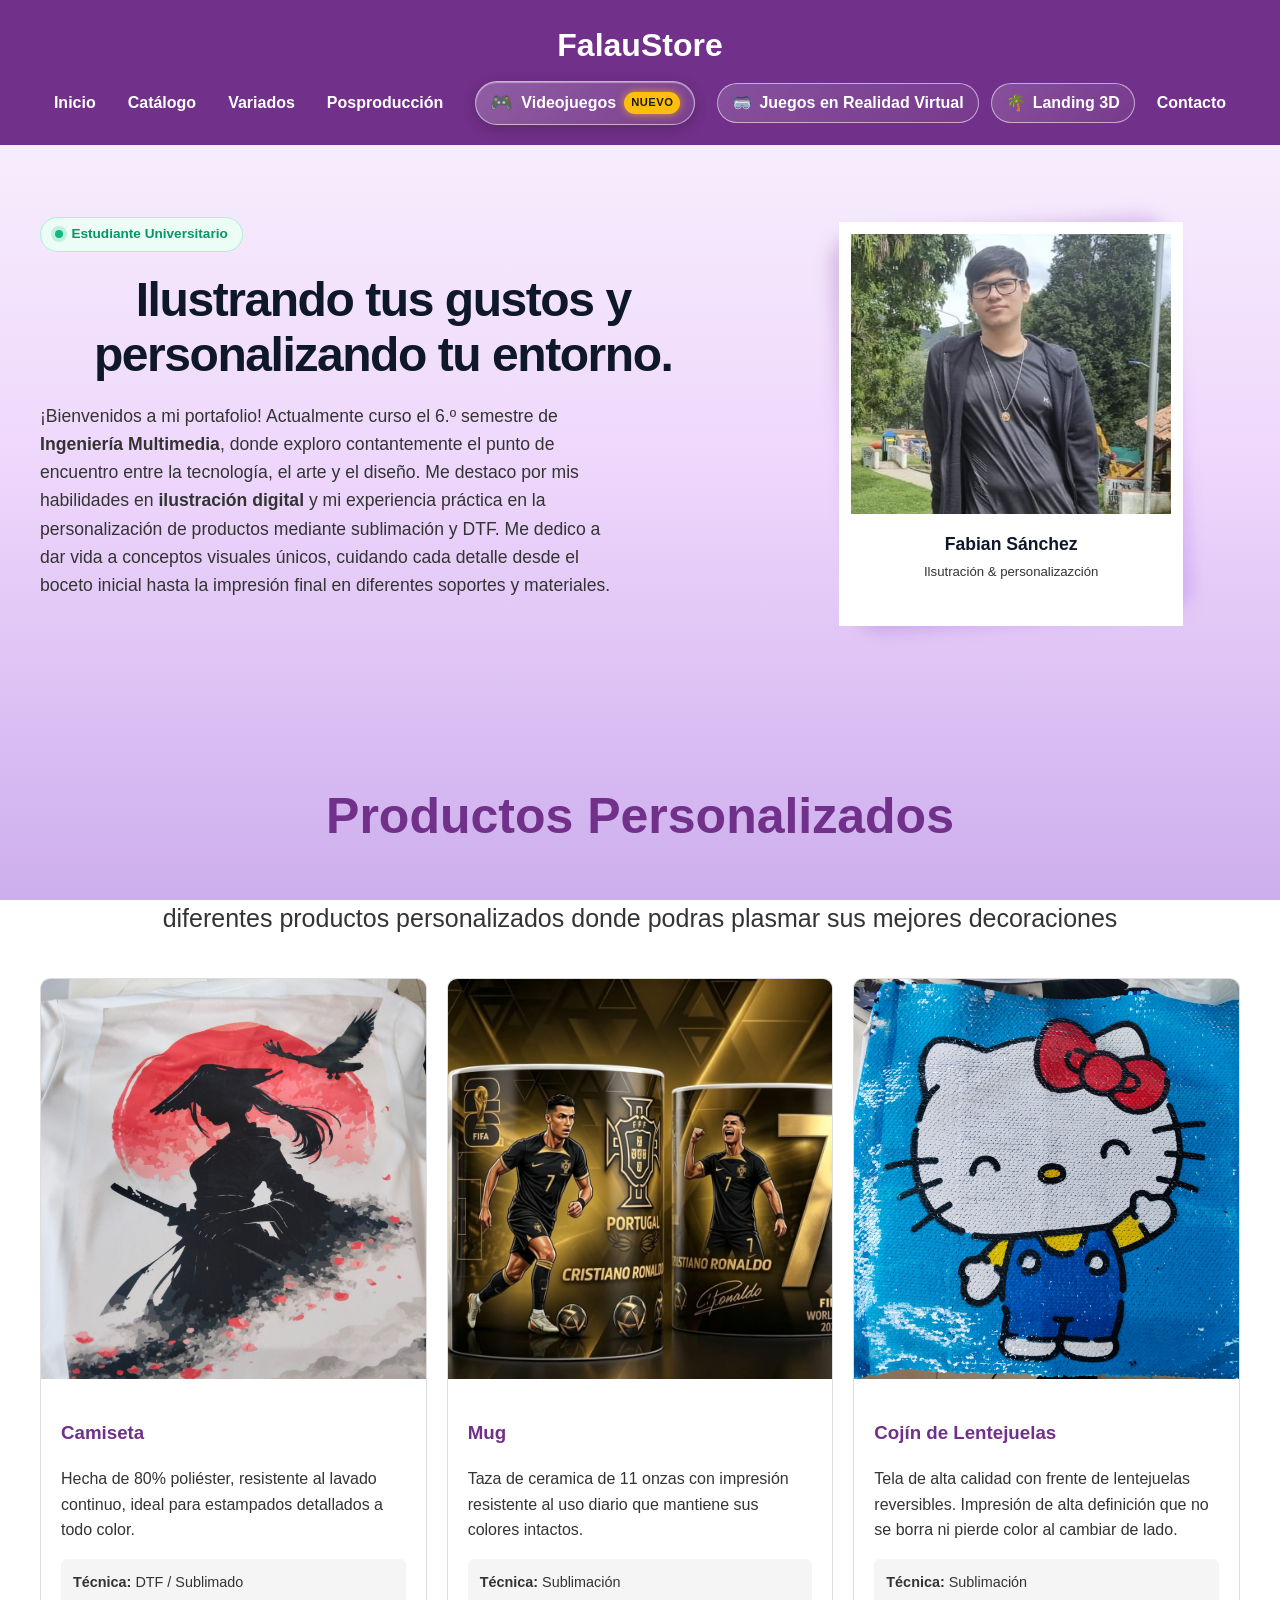
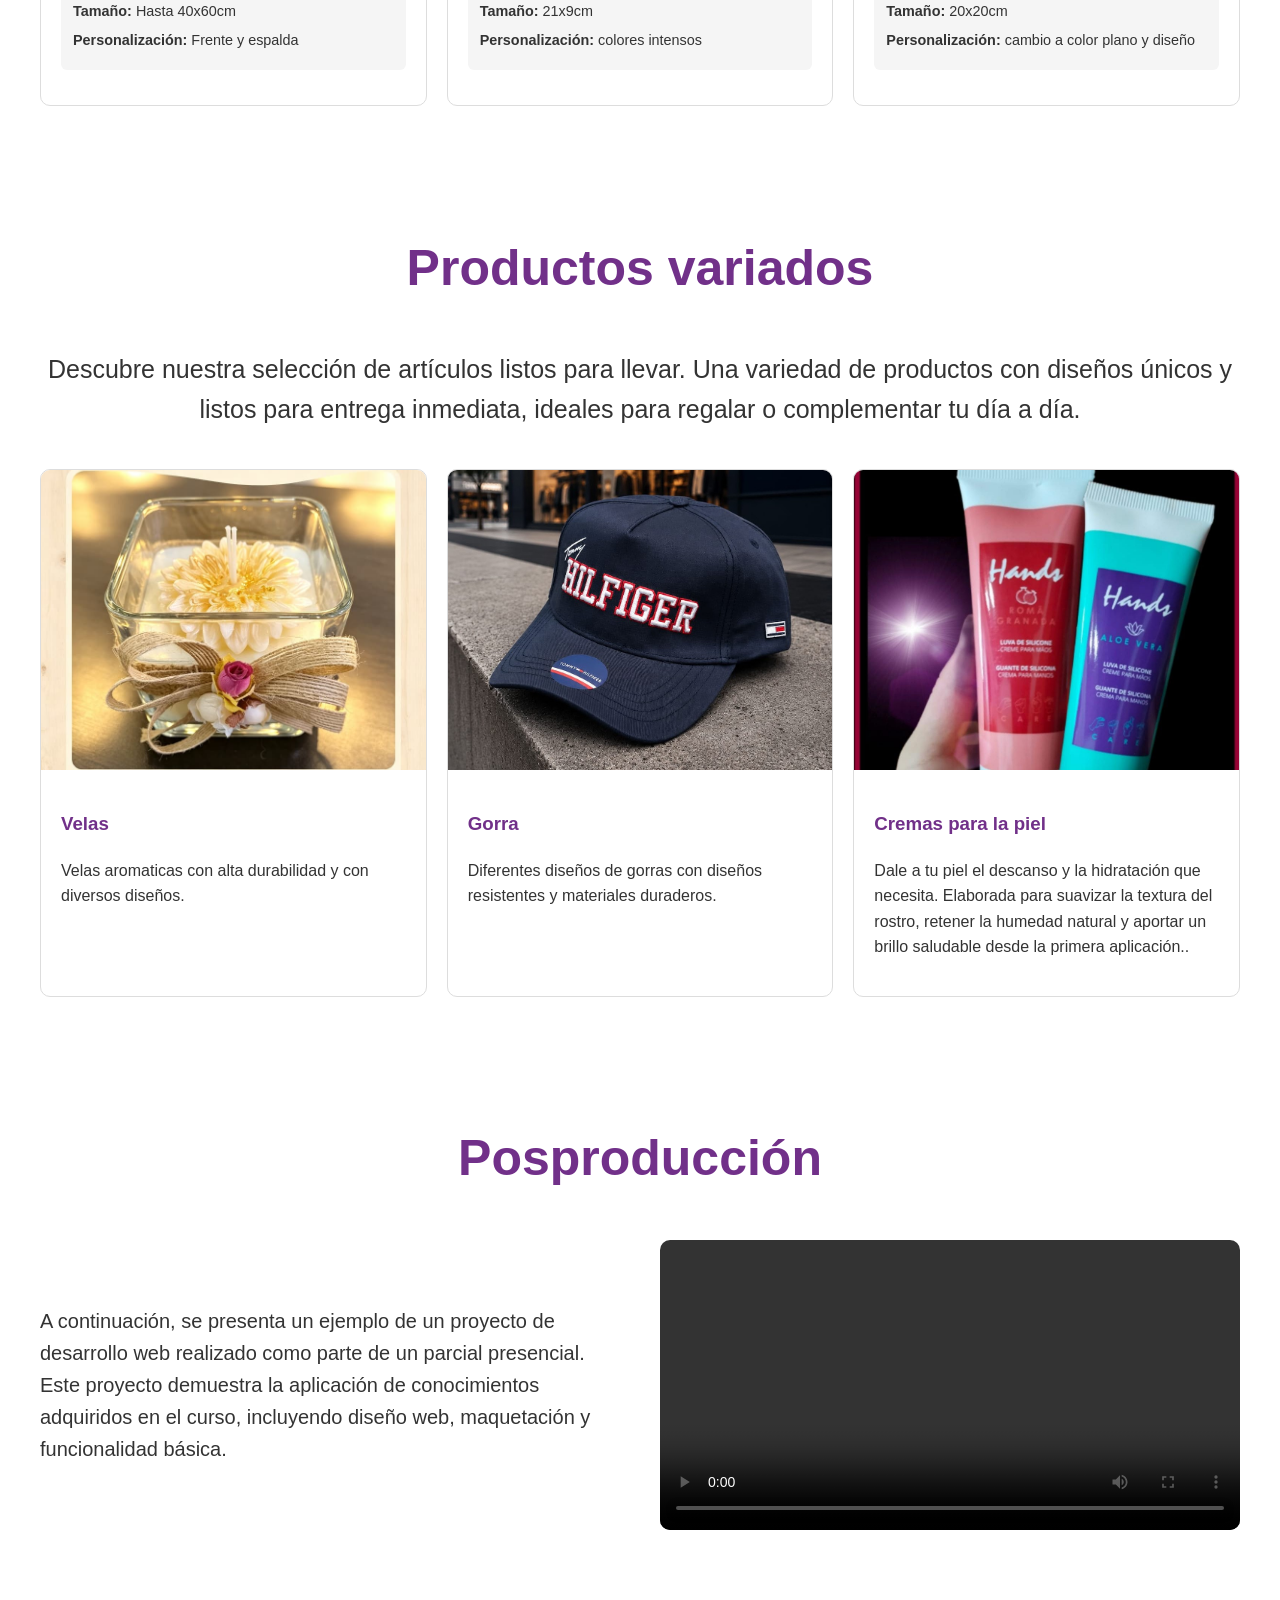
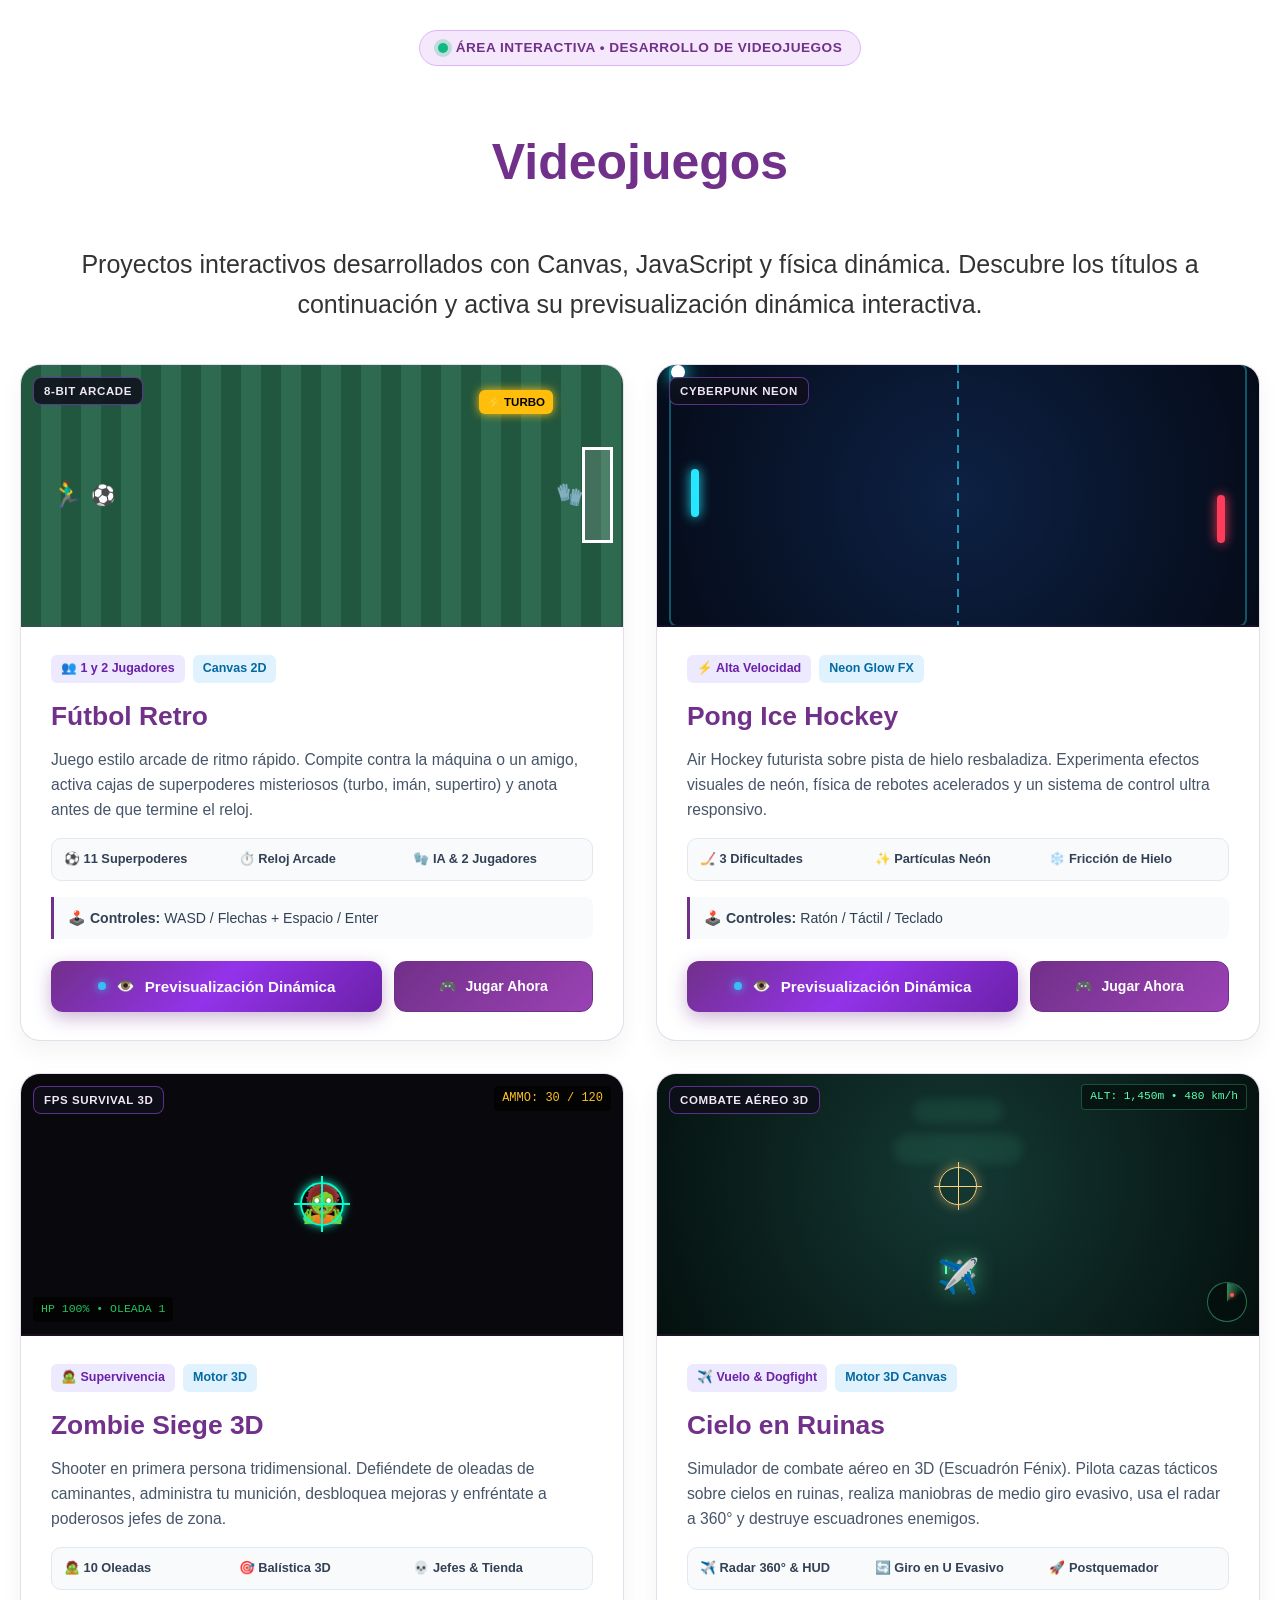
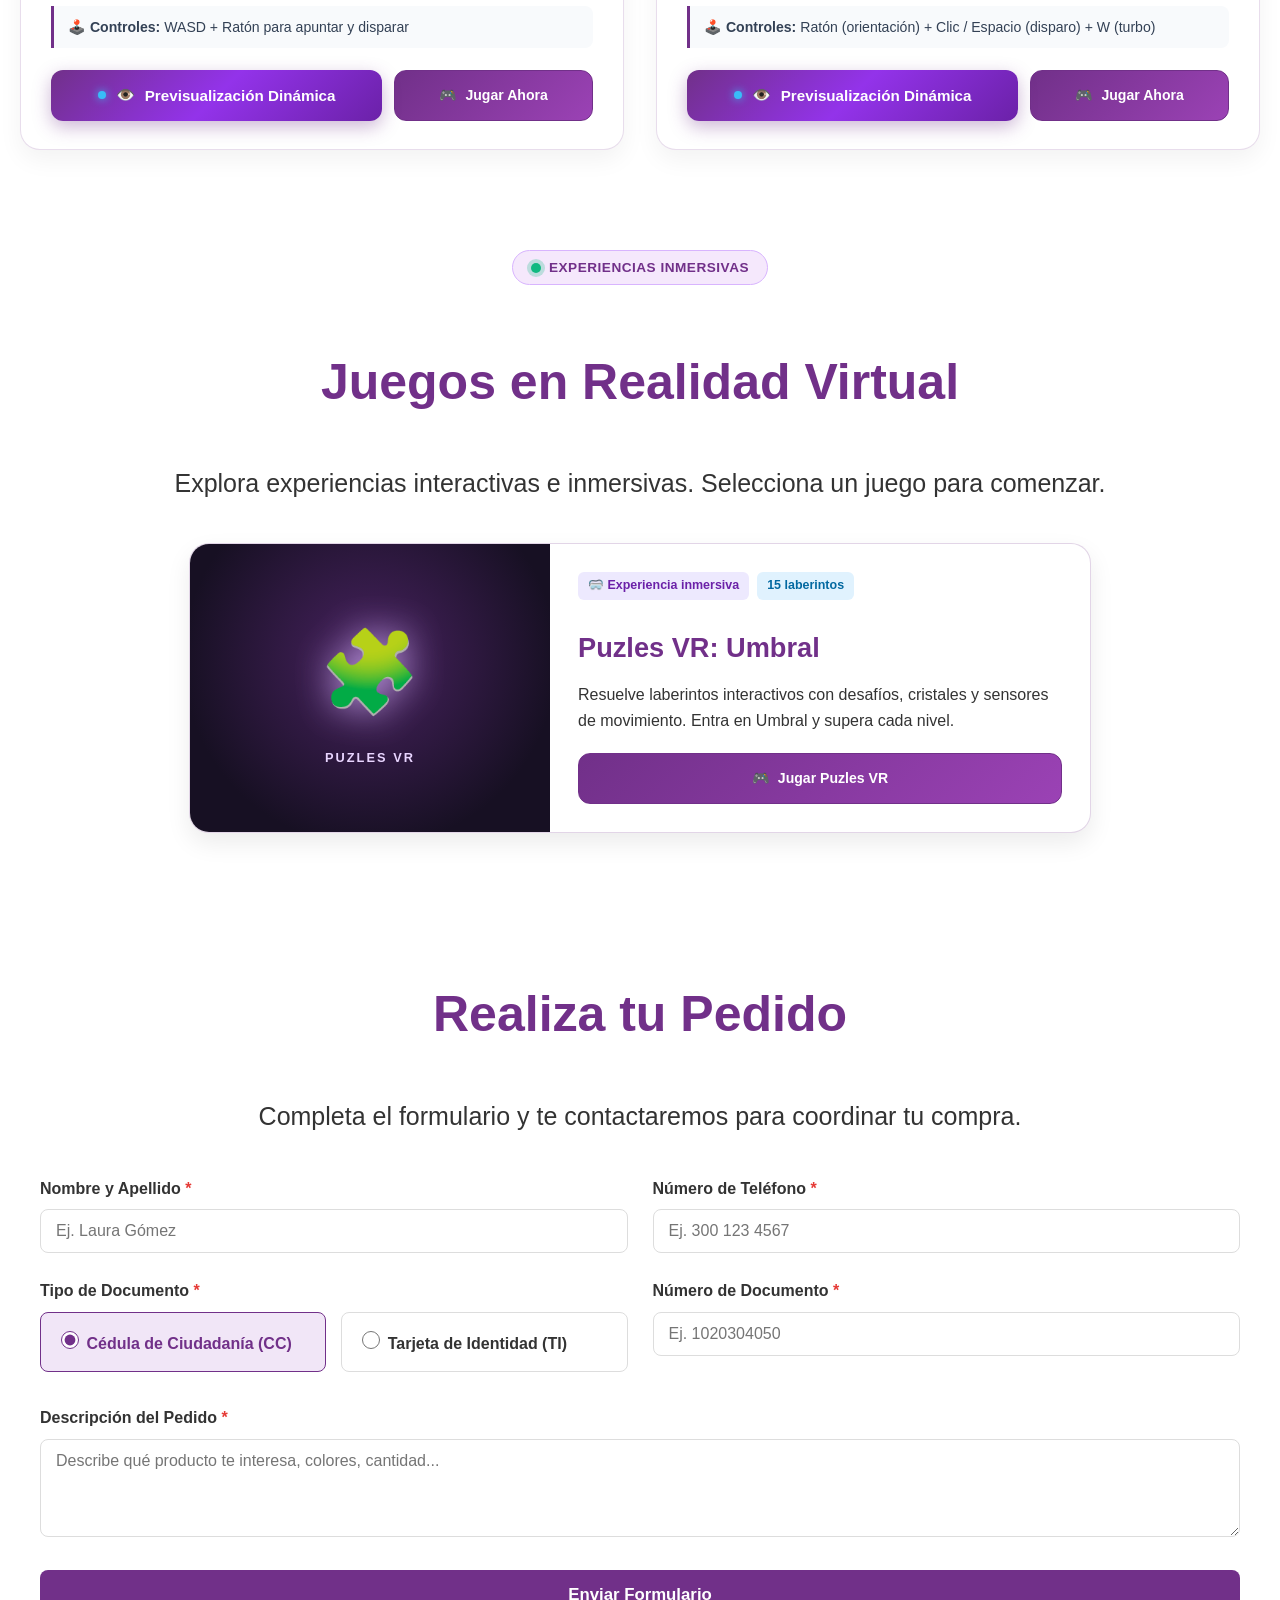
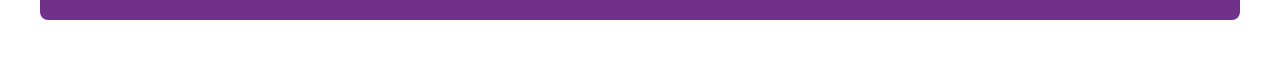
==== commit e10e9764: "escenas 3D Vinculando las escenas 3D de los personajes a la pagina principal" ====
--- a/index.html
+++ b/index.html
@@ -64,6 +64,9 @@
       </div>
       <a href="#juegos-vr" class="nav-btn-vr">
         <span aria-hidden="true">🥽</span> Juegos en Realidad Virtual
+      </a>
+      <a href="mi-landing-3d/index.html" class="nav-btn-vr">
+        <span aria-hidden="true">🌴</span> Landing 3D
       </a>
       <a href="#contacto">Contacto</a>
     </nav>
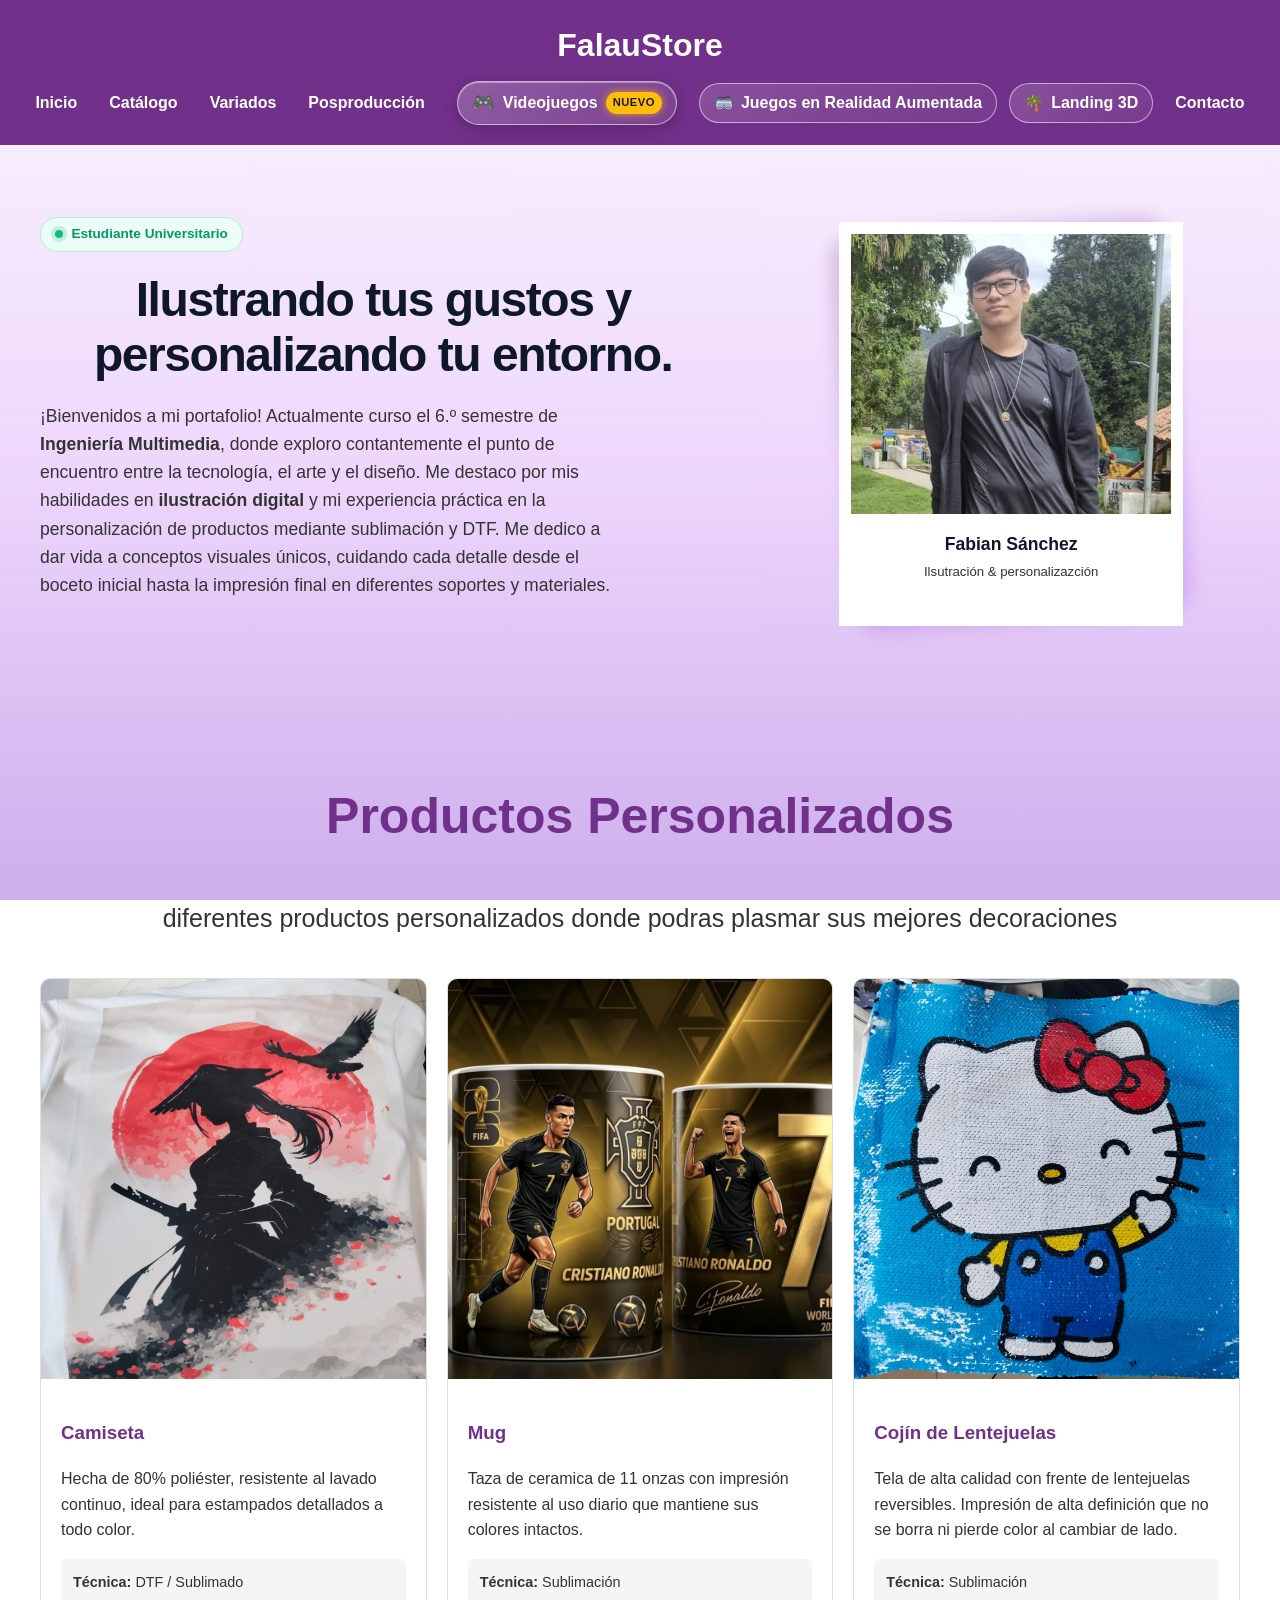
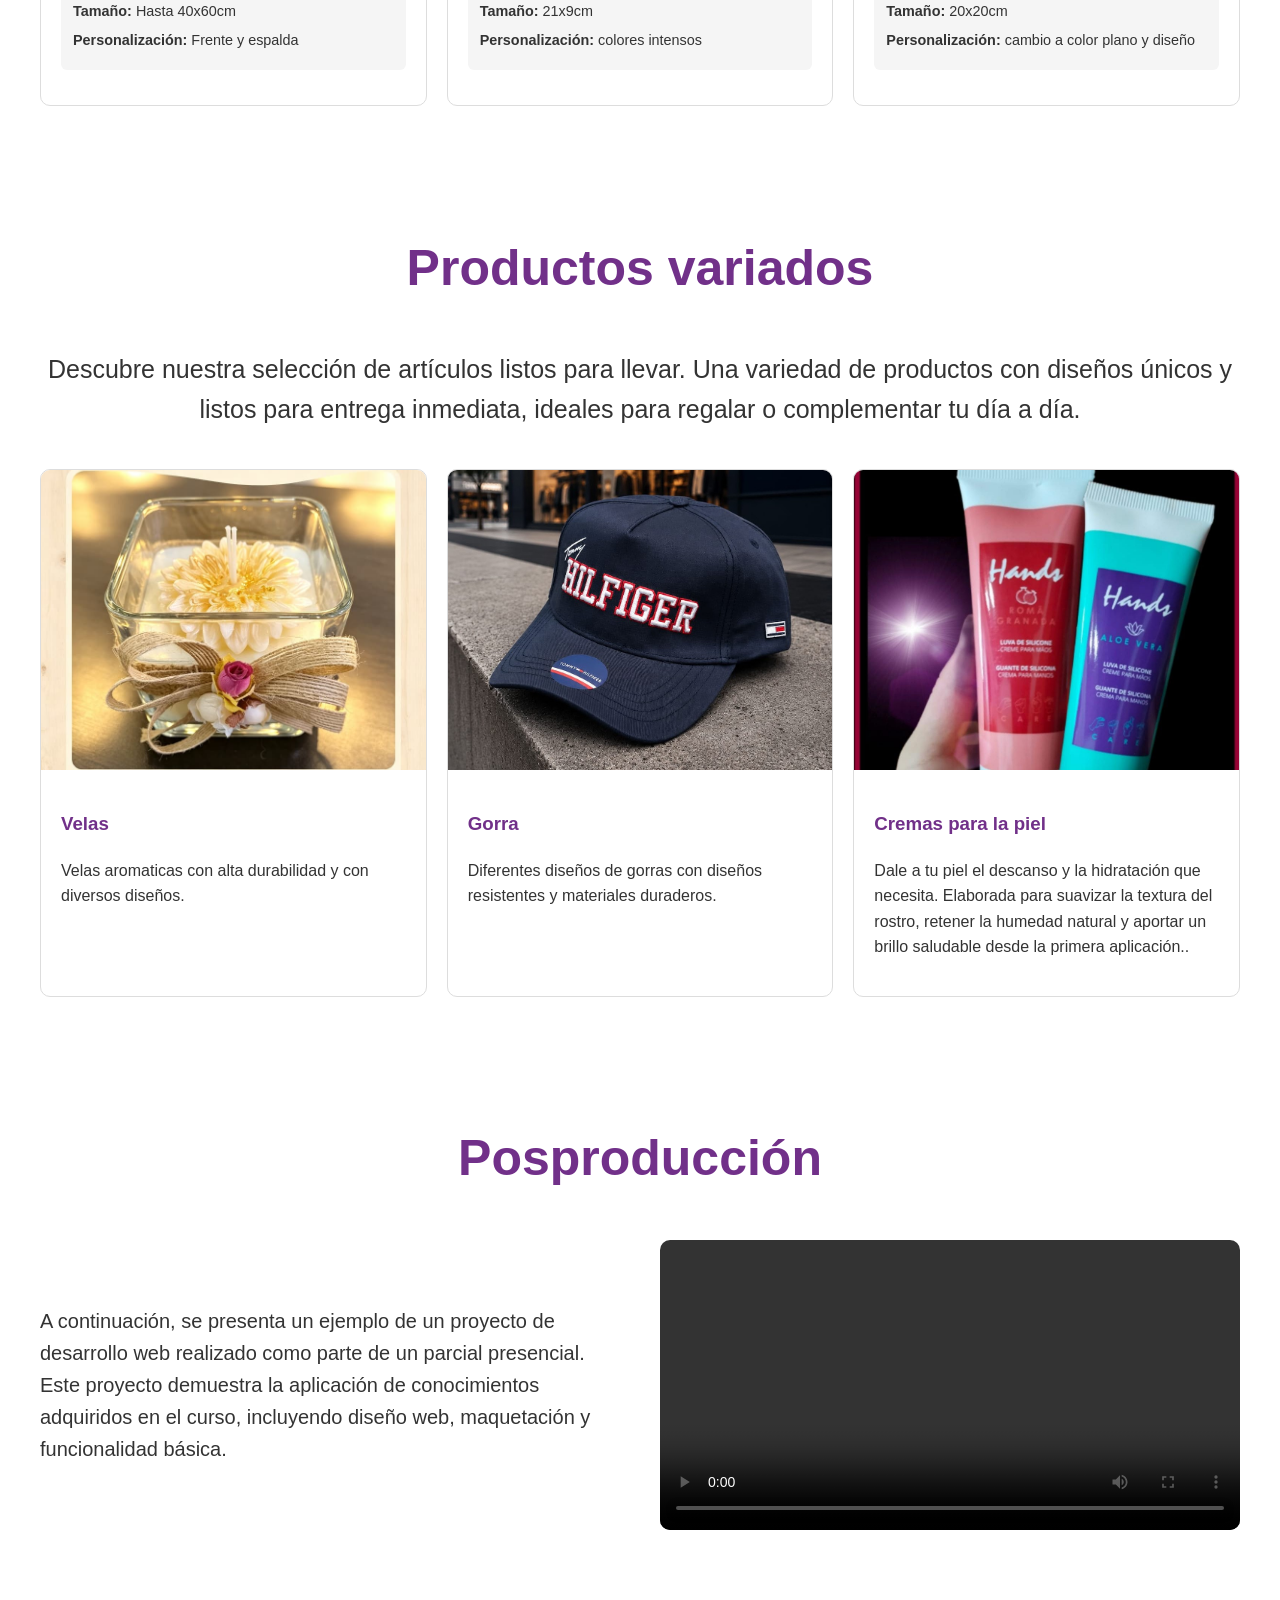
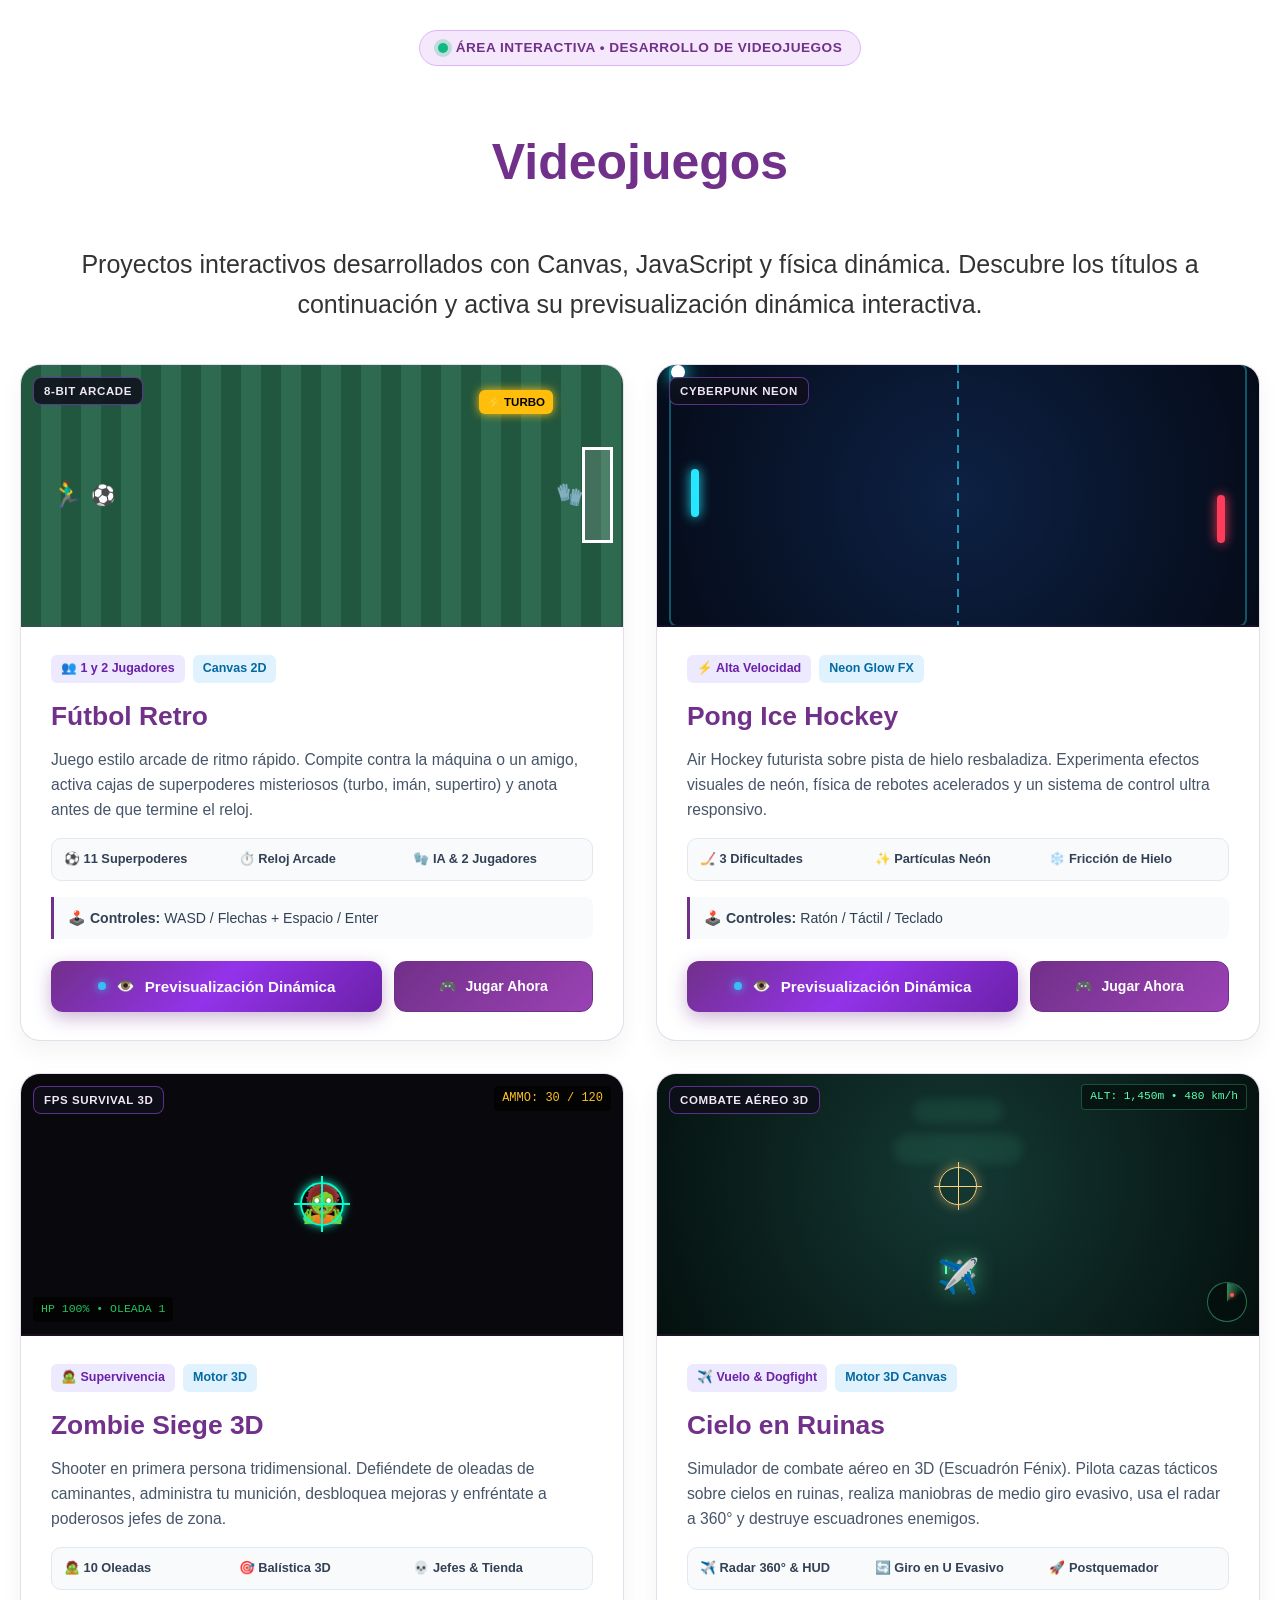
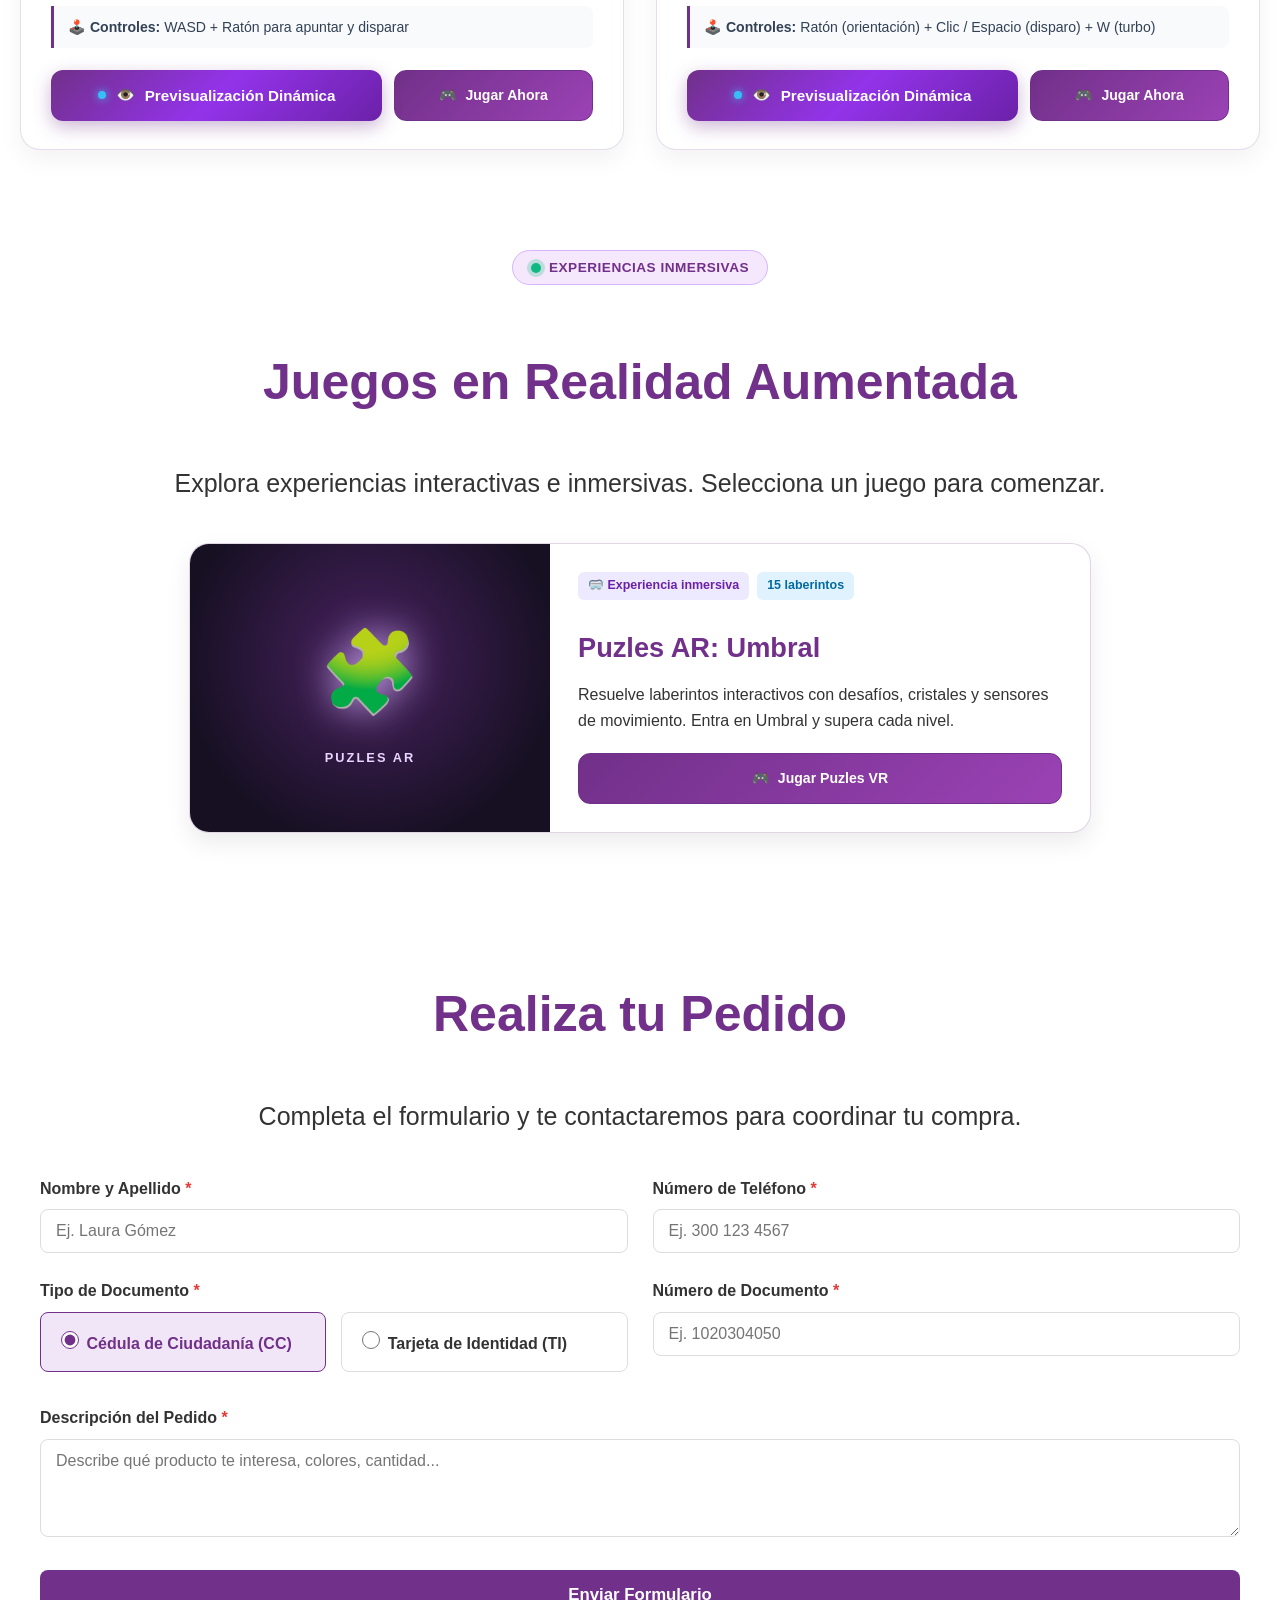
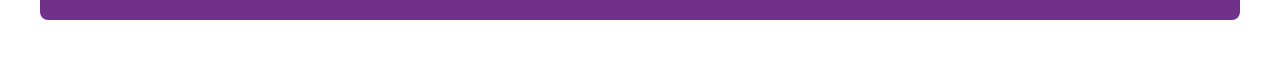
==== commit 2537054f: "2 personaes (info) informacion y base para colorimetria y model sheet de personajes" ====
--- a/index.html
+++ b/index.html
@@ -63,7 +63,7 @@
         </div>
       </div>
       <a href="#juegos-vr" class="nav-btn-vr">
-        <span aria-hidden="true">🥽</span> Juegos en Realidad Virtual
+        <span aria-hidden="true">🥽</span> Juegos en Realidad Aumentada
       </a>
       <a href="mi-landing-3d/index.html" class="nav-btn-vr">
         <span aria-hidden="true">🌴</span> Landing 3D
@@ -499,14 +499,14 @@
     </div>
   </section>
 
-  <!-- SECCIÓN DE JUEGOS EN REALIDAD VIRTUAL -->
+  <!-- SECCIÓN DE JUEGOS EN REALIDAD AUMENTADA -->
   <section id="juegos-vr" class="seccion seccion-juegos-vr">
     <div class="videojuegos-encabezado">
       <div class="badge-videojuegos-centro">
         <span class="badge-pulsante"></span>
         <span>EXPERIENCIAS INMERSIVAS</span>
       </div>
-      <h2>Juegos en Realidad Virtual</h2>
+      <h2>Juegos en Realidad Aumentada</h2>
       <p class="descripcionsection">
         Explora experiencias interactivas e inmersivas. Selecciona un juego para comenzar.
       </p>
@@ -515,14 +515,14 @@
     <div class="tarjeta-vr">
       <div class="vr-arte" aria-hidden="true">
         <span class="vr-icono">🧩</span>
-        <span class="vr-etiqueta">PUZLES VR</span>
+        <span class="vr-etiqueta">PUZLES AR</span>
       </div>
       <div class="vr-info">
         <div class="juego-tags">
           <span class="tag-modo">🥽 Experiencia inmersiva</span>
           <span class="tag-tec">15 laberintos</span>
         </div>
-        <h3>Puzles VR: Umbral</h3>
+        <h3>Puzles AR: Umbral</h3>
         <p>
           Resuelve laberintos interactivos con desafíos, cristales y sensores de movimiento.
           Entra en Umbral y supera cada nivel.
